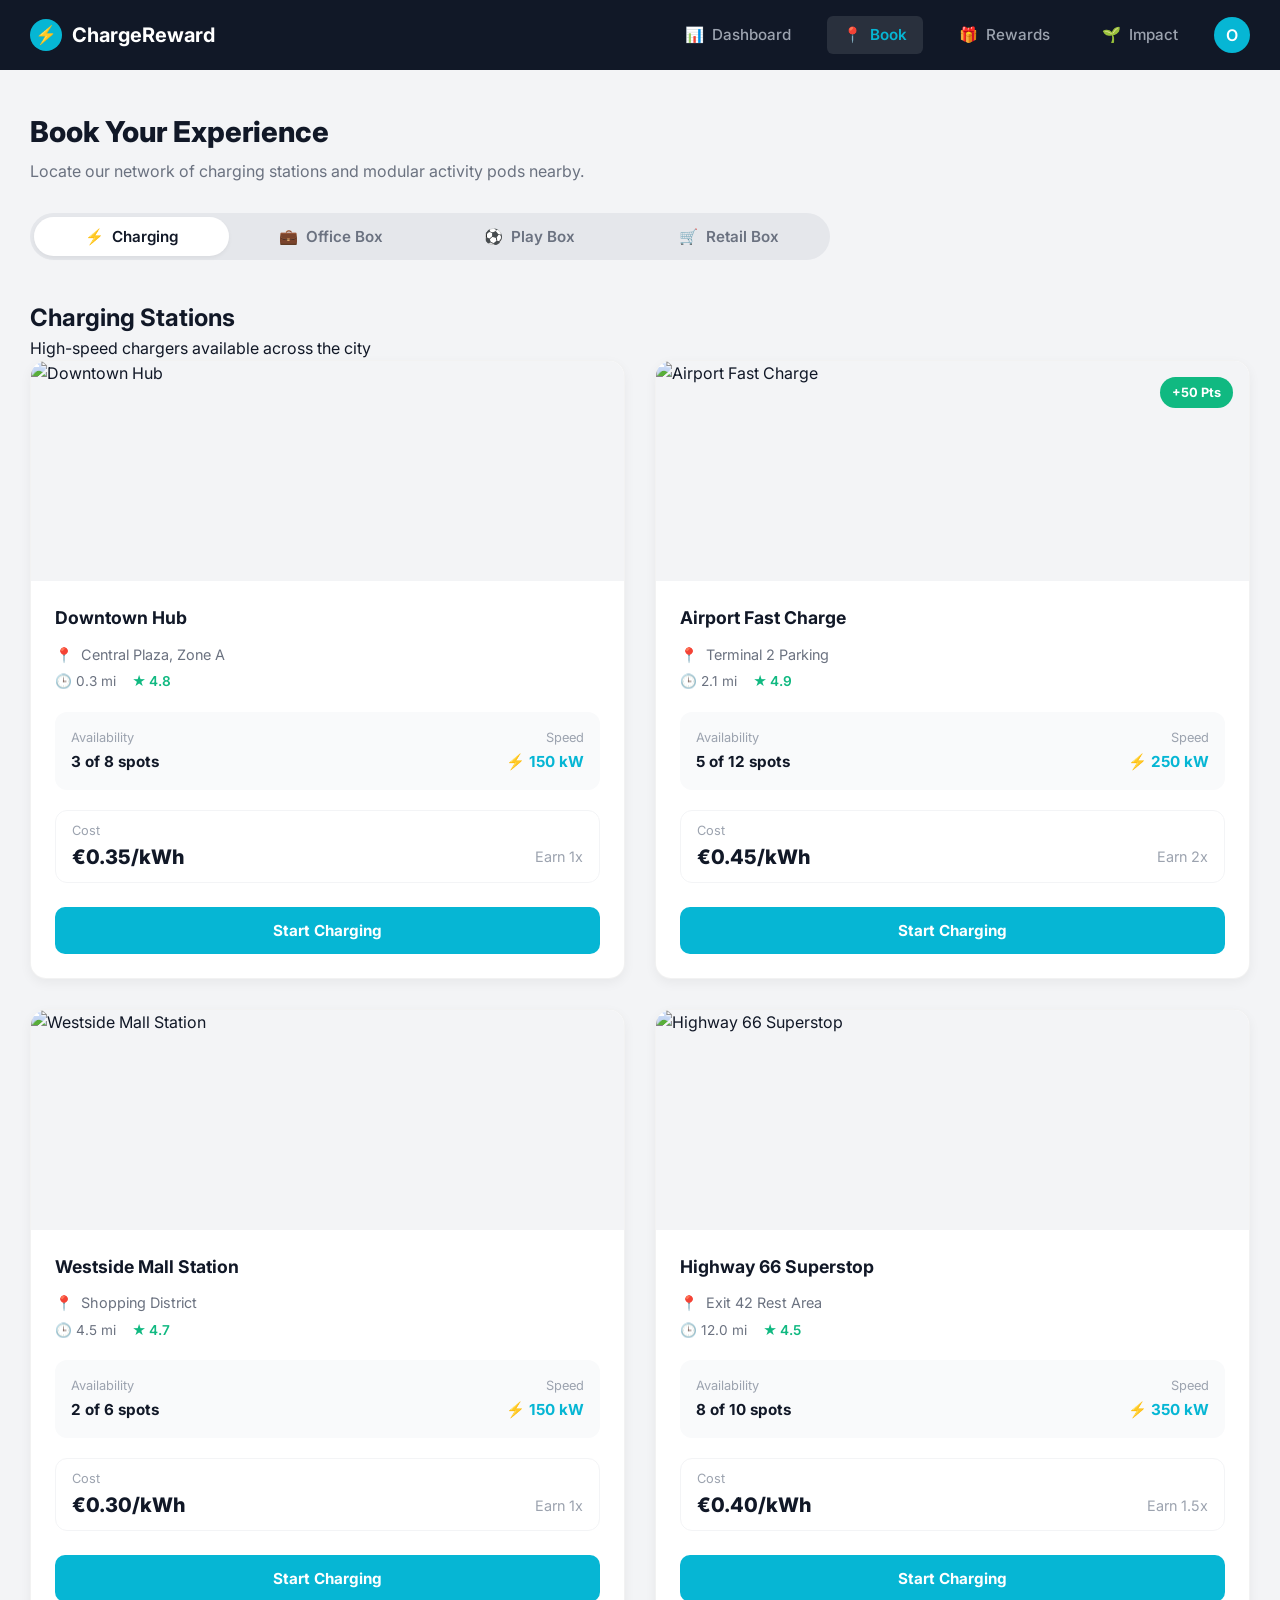
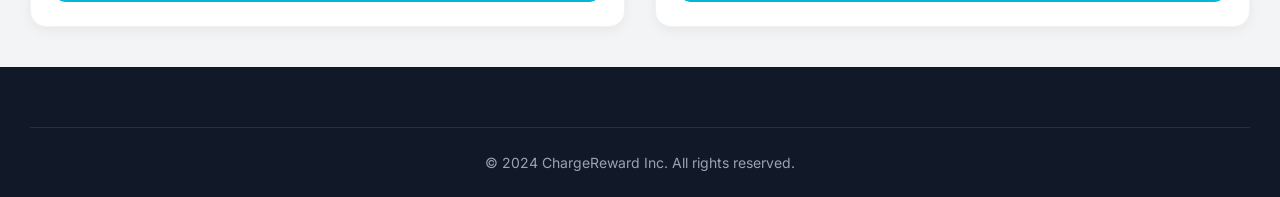
==== booking.html @ dc8b0adc "main2" ====
<!DOCTYPE html>
<html lang="en">
<head>
    <meta charset="UTF-8">
    <meta name="viewport" content="width=device-width, initial-scale=1.0">
    <title>ChargeReward - Booking</title>
    <link rel="stylesheet" href="styles.css">
    <link href="https://fonts.googleapis.com/css2?family=Inter:wght@400;500;600;700&display=swap" rel="stylesheet">
</head>
<body>

<nav class="navbar">
    <div class="nav-container">
        <a href="index.html" class="logo">
            <div class="logo-icon">⚡</div>
            ChargeReward
        </a>
        <div class="nav-links">
            <a href="index.html" class="nav-item"><span>📊</span> Dashboard</a>
            <a href="booking.html" class="nav-item active"><span>📍</span> Book</a>
            <a href="rewards.html" class="nav-item"><span>🎁</span> Rewards</a>
            <a href="impact.html" class="nav-item"><span>🌱</span> Impact</a>
            <div class="nav-profile">O</div>
        </div>
    </div>
</nav>

<div class="main-content">
    <div class="page-heading">
        <h1>Book Your Experience</h1>
        <p>Locate our network of charging stations and modular activity pods nearby.</p>
    </div>

    <div class="filter-container">
        <div class="filter-tabs" id="category-filters">
            <button class="filter-tab active" data-category="charging"><span class="icon">⚡</span> Charging</button>
            <button class="filter-tab" data-category="office"><span class="icon">💼</span> Office Box</button>
            <button class="filter-tab" data-category="playground"><span class="icon">⚽</span> Play Box</button>
            <button class="filter-tab" data-category="retail"><span class="icon">🛒</span> Retail Box</button>
        </div>
    </div>

    <div class="section-title">
        <h2 id="section-heading">Charging Stations</h2>
        <p id="section-subheading">Fast charging - Pay with euros or reward points</p>
    </div>

    <div class="booking-grid" id="booking-grid-container">
        </div>
</div>

<footer class="footer">
    <div class="footer-container">
        <div class="footer-bottom">
            <p>&copy; 2024 ChargeReward Inc. All rights reserved.</p>
        </div>
    </div>
</footer>

<script>
    const placesData = {
        charging: [
            { title: "Downtown Hub", img: "https://images.unsplash.com/photo-1593941707882-a5bba14938c7?auto=format&fit=crop&w=800&q=80", address: "Central Plaza, Zone A", distance: "0.3 mi", rating: "4.8", label1: "Availability", val1: "3 of 8 spots", label2: "Speed", val2: "⚡ 150 kW", price: "€0.35/kWh", points: "Earn 1x", btnText: "Start Charging", bonus: null },
            { title: "Airport Fast Charge", img: "https://images.unsplash.com/photo-1646700547076-78b17b6a127a?auto=format&fit=crop&w=800&q=80", address: "Terminal 2 Parking", distance: "2.1 mi", rating: "4.9", label1: "Availability", val1: "5 of 12 spots", label2: "Speed", val2: "⚡ 250 kW", price: "€0.45/kWh", points: "Earn 2x", btnText: "Start Charging", bonus: "+50 Pts" },
            { title: "Westside Mall Station", img: "https://images.unsplash.com/photo-1617788138017-80ad40651399?auto=format&fit=crop&w=800&q=80", address: "Shopping District", distance: "4.5 mi", rating: "4.7", label1: "Availability", val1: "2 of 6 spots", label2: "Speed", val2: "⚡ 150 kW", price: "€0.30/kWh", points: "Earn 1x", btnText: "Start Charging", bonus: null },
            { title: "Highway 66 Superstop", img: "https://images.unsplash.com/photo-1593941707882-a5bba14938c7?auto=format&fit=crop&w=800&q=80", address: "Exit 42 Rest Area", distance: "12.0 mi", rating: "4.5", label1: "Availability", val1: "8 of 10 spots", label2: "Speed", val2: "⚡ 350 kW", price: "€0.40/kWh", points: "Earn 1.5x", btnText: "Start Charging", bonus: null }
        ],
        office: [
            { title: "Office Pod: Plaza", img: "https://i.imgur.com/8Q5gY7s.jpeg", address: "Central Plaza Hub", distance: "0.1 mi", rating: "4.9", label1: "Type", val1: "Focus Pod (1P)", label2: "Amenities", val2: "📶 WiFi, AC", price: "€12/hr", points: "350 pts", btnText: "Unlock Pod", bonus: "Quiet Zone" },
            { title: "Meeting Box: Tech Park", img: "https://i.imgur.com/0y5d8fK.jpeg", address: "Innovation District", distance: "1.5 mi", rating: "4.8", label1: "Type", val1: "Meeting (4P)", label2: "Amenities", val2: "📺 Screen, Coffee", price: "€25/hr", points: "750 pts", btnText: "Unlock Box", bonus: null },
            { title: "Office Pod: Station", img: "https://i.imgur.com/8Q5gY7s.jpeg", address: "Central Train Station", distance: "0.8 mi", rating: "4.7", label1: "Type", val1: "Focus Pod (1P)", label2: "Amenities", val2: "📶 5G, Printer", price: "€15/hr", points: "400 pts", btnText: "Unlock Pod", bonus: null },
            { title: "Office Pod: Hotel", img: "https://i.imgur.com/8Q5gY7s.jpeg", address: "Grand Hotel Forecourt", distance: "3.2 mi", rating: "4.9", label1: "Type", val1: "Focus Pod (1P)", label2: "Amenities", val2: "Soundproof", price: "€14/hr", points: "350 pts", btnText: "Unlock Pod", bonus: null }
        ],
        playground: [
            { title: "Play Box: City Park", img: "https://i.imgur.com/a1b2c3d.jpeg", address: "Main Park Entrance", distance: "0.2 mi", rating: "4.9", label1: "Ages", val1: "3 - 8 Years", label2: "Features", val2: "Slides, Ball Pit", price: "€10/hr", points: "300 pts", btnText: "Book Slot", bonus: "Sanitized" },
            { title: "Play Box: Mall", img: "https://i.imgur.com/a1b2c3d.jpeg", address: "Westside Mall Court", distance: "4.5 mi", rating: "4.8", label1: "Ages", val1: "2 - 6 Years", label2: "Features", val2: "Soft Play", price: "€8/hr", points: "250 pts", btnText: "Book Slot", bonus: null },
            { title: "Play Box: Beach", img: "https://i.imgur.com/a1b2c3d.jpeg", address: "Ocean Promenade", distance: "8.0 mi", rating: "4.9", label1: "Ages", val1: "4 - 10 Years", label2: "Features", val2: "Climbing Wall", price: "€12/hr", points: "350 pts", btnText: "Book Slot", bonus: "Sea View" }
        ],
        retail: [
            { title: "Smart Market Box", img: "https://images.unsplash.com/photo-1601599561213-832382fd07ba?auto=format&fit=crop&w=800&q=80", address: "Metro Station Exit", distance: "0.1 mi", rating: "4.5", label1: "Type", val1: "Fresh Food", label2: "Status", val2: "Open 24/7", price: "Shop", points: "Earn Points", btnText: "Open Door", bonus: "Restocked" },
            { title: "Tech Vending Box", img: "https://images.unsplash.com/photo-1593508512255-86ab42a8e620?auto=format&fit=crop&w=800&q=80", address: "Airport Departure", distance: "2.1 mi", rating: "4.8", label1: "Type", val1: "Electronics", label2: "Status", val2: "Open 24/7", price: "Shop", points: "Earn Points", btnText: "View Items", bonus: null },
            { title: "Coffee Bot", img: "https://images.unsplash.com/photo-1512568400610-62da28bc8a13?auto=format&fit=crop&w=800&q=80", address: "Business District", distance: "0.5 mi", rating: "4.7", label1: "Type", val1: "Auto-Barista", label2: "Menu", val2: "Hot/Cold Brew", price: "Order", points: "Double Pts", btnText: "Order Now", bonus: "No Queue" },
            { title: "Snack Station", img: "https://images.unsplash.com/photo-1542838132-92c53300491e?auto=format&fit=crop&w=800&q=80", address: "Highway Rest Stop", distance: "12.0 mi", rating: "4.4", label1: "Type", val1: "Drinks/Snacks", label2: "Status", val2: "Open 24/7", price: "Shop", points: "Earn Points", btnText: "Open Door", bonus: null }
        ]
    };

    const sectionHeadings = {
        charging: { h2: "Charging Stations", p: "High-speed chargers available across the city" },
        office: { h2: "Work Pods", p: "Soundproof, private spaces for calls and focus work" },
        playground: { h2: "Play Boxes", p: "Safe, enclosed play areas for children" },
        retail: { h2: "Automated Retail", p: "24/7 smart vending for food, tech, and coffee" }
    };

    const container = document.getElementById('booking-grid-container');
    const headingH2 = document.getElementById('section-heading');
    const headingP = document.getElementById('section-subheading');
    const tabs = document.querySelectorAll('.filter-tab');

    function renderCards(category) {
        container.innerHTML = '';
        headingH2.innerText = sectionHeadings[category].h2;
        headingP.innerText = sectionHeadings[category].p;

        const items = placesData[category];
        items.forEach(item => {
            const bonusBadge = item.bonus ? `<span class="badge-bonus">${item.bonus}</span>` : '';
            const cardHTML = `
                <div class="booking-card">
                    <div class="card-image-wrapper">
                        ${bonusBadge}
                        <img src="${item.img}" alt="${item.title}" class="card-img">
                    </div>
                    <div class="card-body">
                        <h3 class="card-title">${item.title}</h3>
                        <div class="card-meta">
                            <div class="meta-row">
                                <span class="icon-grey">📍</span> ${item.address}
                            </div>
                            <div class="meta-row secondary">
                                <span>🕒 ${item.distance}</span>
                                <span class="rating">★ ${item.rating}</span>
                            </div>
                        </div>
                        <div class="info-box">
                            <div class="info-col">
                                <span class="label">${item.label1}</span>
                                <span class="value-dark">${item.val1}</span>
                            </div>
                            <div class="info-col right">
                                <span class="label">${item.label2}</span>
                                <span class="value-cyan">${item.val2}</span>
                            </div>
                        </div>
                        <div class="cost-row">
                            <div class="cost-col">
                                <span class="label">Cost</span>
                                <span class="price">${item.price}</span>
                            </div>
                            <div class="points-col">
                                ${item.points}
                            </div>
                        </div>
                        <button class="btn-block">${item.btnText}</button>
                    </div>
                </div>
            `;
            container.innerHTML += cardHTML;
        });
    }

    tabs.forEach(tab => {
        tab.addEventListener('click', () => {
            tabs.forEach(t => t.classList.remove('active'));
            tab.classList.add('active');
            const category = tab.getAttribute('data-category');
            renderCards(category);
        });
    });

    renderCards('charging');
</script>
</body>
</html>
---- styles.css ----
:root {
    /* --- Color Palette --- */
    --header-bg: #111827;       /* Dark Navy */
    --bg-main: #F3F4F6;         /* Light Grey Background */
    --card-bg: #FFFFFF;         /* White Card Background */
    
    /* Brand Accents */
    --accent-cyan: #06b6d4;     /* Primary Action */
    --accent-teal: #14b8a6;     /* Secondary Teal */
    --accent-green: #10b981;    /* Success Green */
    --accent-blue: #3b82f6;     /* Info Blue */
    
    /* Text Colors */
    --text-dark: #111827;
    --text-grey: #6b7280;
    --text-white: #ffffff;
    
    /* UI Variables */
    --nav-height: 70px;
    --radius-card: 16px;
    --radius-sm: 8px;
    --shadow-soft: 0 4px 6px -1px rgba(0, 0, 0, 0.05), 0 2px 4px -1px rgba(0, 0, 0, 0.03);
}

/* --- Reset & Base --- */
* { margin: 0; padding: 0; box-sizing: border-box; }

body {
    font-family: 'Inter', sans-serif;
    background-color: var(--bg-main);
    color: var(--text-dark);
    line-height: 1.5;
    -webkit-font-smoothing: antialiased;
    min-height: 100vh;
    display: flex;
    flex-direction: column;
}

a { text-decoration: none; color: inherit; transition: 0.2s; }
button { font-family: inherit; }

/* --- Navigation Bar --- */
.navbar {
    background-color: var(--header-bg);
    height: var(--nav-height);
    display: flex;
    align-items: center;
    padding: 0 30px;
    position: sticky;
    top: 0;
    z-index: 100;
}

.nav-container {
    width: 100%;
    max-width: 1400px;
    margin: 0 auto;
    display: flex;
    justify-content: space-between;
    align-items: center;
}

.logo {
    display: flex;
    align-items: center;
    gap: 10px;
    color: var(--text-white);
    font-weight: 700;
    font-size: 1.25rem;
}

.logo-icon {
    width: 32px; height: 32px;
    background-color: var(--accent-cyan);
    border-radius: 50%;
    display: flex; align-items: center; justify-content: center;
    color: white; font-size: 1.1rem;
}

.nav-links { display: flex; gap: 20px; align-items: center; }

.nav-item {
    color: #9ca3af;
    font-size: 0.95rem; font-weight: 500;
    display: flex; align-items: center; gap: 8px;
    padding: 8px 16px; border-radius: 6px;
}

.nav-item:hover { color: white; }

.nav-item.active {
    background-color: rgba(255,255,255,0.1);
    color: var(--accent-cyan);
    font-weight: 600;
}

.nav-profile {
    width: 36px; height: 36px;
    border-radius: 50%;
    background-color: var(--accent-cyan);
    color: white;
    display: flex; align-items: center; justify-content: center;
    font-weight: 600; cursor: pointer;
}

/* --- Layout Wrapper --- */
.main-content {
    max-width: 1400px;
    margin: 0 auto;
    padding: 40px 30px;
    width: 100%;
    flex: 1;
}

/* --- Shared Page Headers --- */
.page-heading { margin-bottom: 30px; }
.page-heading h1 { font-size: 1.8rem; font-weight: 800; margin-bottom: 6px; color: var(--text-dark); }
.page-heading p { color: var(--text-grey); font-size: 1rem; }
.section-subheading { font-size: 1.25rem; font-weight: 700; margin-bottom: 20px; color: var(--text-dark); }

/* --- DASHBOARD STYLES --- */
.welcome-header { margin-bottom: 30px; }
.sub-label { color: var(--accent-cyan); font-weight: 600; font-size: 0.9rem; margin-bottom: 4px; }
.welcome-header h1 { font-size: 2.25rem; font-weight: 700; color: var(--text-dark); }

.stats-grid {
    display: grid; grid-template-columns: repeat(4, 1fr); gap: 24px; margin-bottom: 30px;
}
.stat-card {
    background: var(--card-bg); border-radius: var(--radius-card);
    padding: 24px; box-shadow: var(--shadow-soft);
    display: flex; flex-direction: column;
}
.stat-icon-wrapper { display: flex; justify-content: space-between; align-items: flex-start; margin-bottom: 20px; }
.stat-icon {
    width: 48px; height: 48px; background-color: #ecfeff; border-radius: 12px;
    display: flex; align-items: center; justify-content: center;
    color: var(--accent-cyan); font-size: 1.4rem;
}
.trend-badge { color: var(--accent-green); font-size: 0.85rem; font-weight: 600; }
.stat-label { font-size: 0.9rem; color: var(--text-grey); font-weight: 500; margin-bottom: 4px; }
.stat-value { font-size: 2rem; font-weight: 700; color: var(--text-dark); line-height: 1.1; margin-bottom: 4px; }
.stat-subtext { font-size: 0.85rem; color: #9ca3af; }

.dashboard-split { display: grid; grid-template-columns: 2fr 1fr; gap: 24px; }
.sessions-panel {
    background: var(--card-bg); border-radius: var(--radius-card);
    padding: 24px; box-shadow: var(--shadow-soft);
}
.panel-title { font-size: 1.25rem; font-weight: 700; margin-bottom: 24px; }
.session-list { display: flex; flex-direction: column; gap: 16px; }
.session-item {
    display: flex; align-items: center; justify-content: space-between;
    padding: 16px; background-color: #f9fafb; border-radius: 12px;
}
.session-left { display: flex; align-items: center; gap: 16px; }
.session-icon {
    width: 40px; height: 40px; background-color: #e0f2fe; color: #0284c7;
    border-radius: 50%; display: flex; align-items: center; justify-content: center;
}
.session-info h4 { font-size: 0.95rem; margin-bottom: 2px; }
.session-info span { font-size: 0.8rem; color: var(--text-grey); }
.session-right { text-align: right; }
.session-kwh { font-weight: 700; color: var(--text-dark); display: block; }
.session-pts { font-size: 0.85rem; color: var(--accent-green); font-weight: 600; }

.impact-box {
    background: linear-gradient(135deg, #06b6d4 0%, #0ea5e9 100%);
    border-radius: var(--radius-card); padding: 30px; color: white;
    display: flex; flex-direction: column; justify-content: space-between;
}
.impact-title { font-size: 1.2rem; margin-bottom: 30px; font-weight: 600; }
.impact-row {
    display: flex; justify-content: space-between; align-items: flex-end;
    margin-bottom: 20px; border-bottom: 1px solid rgba(255,255,255,0.2); padding-bottom: 20px;
}
.impact-row:last-of-type { border-bottom: none; }
.impact-label { font-size: 0.9rem; opacity: 0.9; display: block; margin-bottom: 4px; }
.impact-sub { font-size: 0.75rem; opacity: 0.7; }
.impact-val { font-size: 1.8rem; font-weight: 700; }
.impact-footer { background: rgba(0,0,0,0.1); padding: 15px; border-radius: 8px; font-size: 0.9rem; margin-top: auto; }

/* --- BOOKING PAGE STYLES --- */
.filter-container { margin-bottom: 40px; }
.filter-tabs {
    display: inline-flex; background-color: #e5e7eb; padding: 4px;
    border-radius: 50px; gap: 4px; width: 100%; max-width: 800px;
}
.filter-tab {
    flex: 1; border: none; background: transparent; padding: 10px 20px;
    border-radius: 40px; font-weight: 600; color: var(--text-grey);
    cursor: pointer; display: flex; align-items: center; justify-content: center;
    gap: 8px; transition: all 0.2s; font-size: 0.95rem;
}
.filter-tab.active { background-color: white; color: var(--text-dark); box-shadow: 0 2px 4px rgba(0,0,0,0.05); }
.filter-tab:hover:not(.active) { background-color: rgba(255,255,255,0.5); }

.booking-grid { display: grid; grid-template-columns: repeat(auto-fill, minmax(450px, 1fr)); gap: 30px; }
.booking-card {
    background: white; border-radius: 16px; overflow: hidden;
    box-shadow: 0 4px 12px rgba(0,0,0,0.05); border: 1px solid rgba(0,0,0,0.05);
    display: flex; flex-direction: column;
}
.card-image-wrapper { position: relative; height: 220px; background-color: #f3f4f6; }
.card-img { width: 100%; height: 100%; object-fit: cover; }
.badge-bonus {
    position: absolute; top: 16px; right: 16px;
    background-color: var(--accent-green); color: white;
    padding: 6px 12px; border-radius: 20px; font-size: 0.8rem; font-weight: 700;
}
.card-body { padding: 24px; }
.card-title { font-size: 1.1rem; font-weight: 700; margin-bottom: 12px; color: var(--text-dark); }
.card-meta { margin-bottom: 20px; }
.meta-row { display: flex; align-items: center; gap: 8px; font-size: 0.9rem; color: var(--text-grey); margin-bottom: 6px; }
.meta-row.secondary { font-size: 0.85rem; gap: 16px; }
.rating { color: var(--accent-green); font-weight: 600; }
.info-box {
    background-color: #F9FAFB; border-radius: 12px; padding: 16px;
    display: flex; justify-content: space-between; margin-bottom: 20px;
}
.info-col { display: flex; flex-direction: column; gap: 4px; }
.info-col.right { text-align: right; }
.info-col .label { font-size: 0.8rem; color: #9CA3AF; }
.info-col .value-dark { font-weight: 700; color: var(--text-dark); font-size: 0.95rem; }
.info-col .value-cyan { font-weight: 700; color: var(--accent-cyan); font-size: 0.95rem; }
.cost-row {
    display: flex; justify-content: space-between; align-items: flex-end;
    margin-bottom: 24px; padding: 10px 16px; border: 1px solid #F3F4F6; border-radius: 12px;
}
.cost-col { display: flex; flex-direction: column; }
.cost-col .label { font-size: 0.8rem; color: #9CA3AF; margin-bottom: 2px; }
.cost-col .price { font-size: 1.25rem; font-weight: 800; color: var(--text-dark); }
.points-col { color: #9CA3AF; font-size: 0.9rem; padding-bottom: 4px; }
.btn-block {
    width: 100%; background-color: var(--accent-cyan); color: white;
    border: none; padding: 14px; border-radius: 10px; font-weight: 700;
    font-size: 0.95rem; cursor: pointer; transition: background-color 0.2s;
}
.btn-block:hover { background-color: #0891b2; }

/* --- REWARDS PAGE STYLES --- */
.points-hero {
    background: linear-gradient(135deg, #06b6d4 0%, #0ea5e9 100%);
    border-radius: var(--radius-card); padding: 40px; color: white;
    display: flex; justify-content: space-between; align-items: center;
    margin-bottom: 40px; box-shadow: 0 10px 15px -3px rgba(6, 182, 212, 0.2);
}
.points-content { flex: 1; }
.points-content .label { opacity: 0.9; font-size: 0.95rem; }
.big-points { font-size: 4rem; font-weight: 700; line-height: 1.1; margin-bottom: 30px; }
.progress-section { max-width: 600px; }
.progress-labels { display: flex; justify-content: space-between; margin-bottom: 8px; font-size: 0.9rem; font-weight: 500; }
.progress-track { background: rgba(0,0,0,0.2); height: 8px; border-radius: 4px; overflow: hidden; }
.progress-fill { background: rgba(255,255,255,0.9); height: 100%; border-radius: 4px; }
.tier-icon { background: rgba(255,255,255,0.1); padding: 20px; border-radius: 50%; }
.star-circle { font-size: 2.5rem; }

.rewards-grid-new { display: grid; grid-template-columns: repeat(2, 1fr); gap: 24px; margin-bottom: 30px; }
.reward-card-new {
    background: var(--card-bg); border-radius: var(--radius-card);
    padding: 24px; box-shadow: var(--shadow-soft);
    display: flex; flex-direction: column; justify-content: space-between; height: 200px;
}
.reward-top { display: flex; gap: 16px; align-items: flex-start; }
.reward-icon-box {
    width: 48px; height: 48px; border-radius: 12px;
    display: flex; align-items: center; justify-content: center;
    font-size: 1.5rem; flex-shrink: 0;
}
.reward-icon-box.blue { background: #e0f2fe; color: #0284c7; }
.reward-icon-box.teal { background: #ccfbf1; color: #0f766e; }
.reward-info { flex: 1; }
.reward-header { display: flex; justify-content: space-between; align-items: flex-start; margin-bottom: 4px; }
.reward-header h4 { font-size: 1.1rem; font-weight: 700; color: var(--text-dark); }
.reward-info p { color: var(--text-grey); font-size: 0.9rem; }
.tag { padding: 4px 10px; border-radius: 20px; font-size: 0.75rem; font-weight: 600; white-space: nowrap; }
.tag-blue { background: #e0f2fe; color: #0284c7; }
.tag-teal { background: #ccfbf1; color: #0f766e; }
.tag-green { background: #dcfce7; color: #15803d; }
.reward-bottom { display: flex; justify-content: space-between; align-items: center; margin-top: auto; }
.pts-cost { font-size: 1.25rem; font-weight: 700; color: var(--accent-cyan); }
.btn-redeem { background: var(--accent-cyan); color: white; border: none; padding: 8px 24px; border-radius: 8px; font-weight: 600; cursor: pointer; }
.btn-redeem:hover { background: #0891b2; }

/* Bonus Panel */
.bonus-panel {
    background-color: #10b981; color: white; padding: 30px;
    border-radius: var(--radius-card); margin-top: 40px; box-shadow: var(--shadow-soft);
}
.bonus-header { display: flex; align-items: center; gap: 12px; margin-bottom: 16px; }
.bonus-header h3 { font-size: 1.25rem; font-weight: 700; color: white; margin: 0; }
.bonus-icon { font-size: 1.5rem; }
.bonus-list { list-style: none; display: flex; flex-direction: column; gap: 12px; }
.bonus-list li { font-size: 1rem; display: flex; align-items: flex-start; gap: 10px; line-height: 1.5; }
.bonus-list li .bullet { font-size: 1.2rem; line-height: 1.2; opacity: 0.8; }
.bonus-list li strong { font-weight: 700; color: #ecfdf5; }

/* --- IMPACT PAGE STYLES --- */
.impact-stats-grid { display: grid; grid-template-columns: repeat(2, 1fr); gap: 24px; margin-bottom: 30px; }
.impact-stat-card {
    background: var(--card-bg); padding: 24px; border-radius: var(--radius-card);
    display: flex; gap: 20px; align-items: flex-start; box-shadow: var(--shadow-soft);
}
.icon-square {
    width: 56px; height: 56px; border-radius: 14px;
    display: flex; align-items: center; justify-content: center;
    font-size: 1.6rem; flex-shrink: 0;
}
.icon-square.green { background: #dcfce7; color: #16a34a; }
.icon-square.teal { background: #ccfbf1; color: #0f766e; }
.icon-square.blue { background: #e0f2fe; color: #0284c7; }
.stat-content .stat-label { font-size: 0.9rem; color: var(--text-grey); display: block; margin-bottom: 4px; }
.stat-content .stat-number { font-size: 2.5rem; font-weight: 700; color: var(--text-dark); line-height: 1; margin-bottom: 8px; }
.stat-content .stat-number small { font-size: 1rem; font-weight: 500; color: var(--text-grey); margin-left: 4px; }
.stat-content .stat-desc { font-size: 0.85rem; color: #9ca3af; }

.monthly-impact-hero {
    background: var(--accent-cyan); color: white; padding: 30px;
    border-radius: var(--radius-card); margin-bottom: 30px;
}
.monthly-impact-hero h3 { font-size: 1.25rem; margin-bottom: 24px; }
.monthly-grid { display: grid; grid-template-columns: repeat(3, 1fr); gap: 40px; }
.monthly-item { display: flex; flex-direction: column; }
.m-label { font-size: 0.9rem; opacity: 0.9; margin-bottom: 8px; }
.m-value { font-size: 2rem; font-weight: 700; margin-bottom: 4px; }
.m-sub { font-size: 0.85rem; opacity: 0.8; }

.bottom-impact-grid { display: grid; grid-template-columns: 1fr 1fr; gap: 24px; }
.history-panel, .milestone-panel {
    background: var(--card-bg); padding: 24px;
    border-radius: var(--radius-card); box-shadow: var(--shadow-soft); height: 100%;
}
.history-panel h3, .milestone-panel h3 { font-size: 1.1rem; margin-bottom: 20px; }
.history-item {
    background: #f9fafb; padding: 16px; border-radius: 8px;
    display: flex; justify-content: space-between; align-items: center;
}
.h-date { font-weight: 600; color: var(--text-dark); }
.h-right { text-align: right; }
.h-kwh { display: block; color: var(--text-grey); font-size: 0.9rem; }
.h-saved { color: var(--accent-green); font-size: 0.85rem; font-weight: 600; }

.milestone-panel { background: #10b981; color: white; }
.milestone-item { display: flex; gap: 16px; align-items: center; }
.check-circle {
    width: 32px; height: 32px; background: rgba(255,255,255,0.2);
    border-radius: 50%; display: flex; align-items: center; justify-content: center; font-weight: 700;
}
.m-title { font-weight: 700; margin-bottom: 2px; }
.m-desc { font-size: 0.85rem; opacity: 0.9; }

/* Footer */
.footer {
    background-color: var(--header-bg);
    color: #9ca3af;
    padding: 60px 0 24px;
    margin-top: auto;
}
.footer-container { max-width: 1400px; margin: 0 auto; padding: 0 30px; }
.footer-grid { display: grid; grid-template-columns: 2fr 1fr 1fr 1fr; gap: 40px; margin-bottom: 40px; }
.footer-brand h3 { color: white; font-size: 1.5rem; margin-bottom: 16px; }
.footer-col h4 { color: white; margin-bottom: 24px; font-size: 1rem; }
.footer-col ul { list-style: none; }
.footer-col ul li { margin-bottom: 12px; }
.footer-col ul li a:hover { color: white; }
.footer-bottom { text-align: center; padding-top: 24px; border-top: 1px solid rgba(255,255,255,0.1); font-size: 0.875rem; }

/* Responsive */
@media (max-width: 1024px) {
    .stats-grid, .rewards-grid-new, .bottom-impact-grid, .booking-grid { grid-template-columns: 1fr; }
    .dashboard-split { grid-template-columns: 1fr; }
}
@media (max-width: 768px) {
    .nav-links { display: none; }
    .stats-grid { grid-template-columns: 1fr; }
    .monthly-grid { grid-template-columns: 1fr; }
    .points-hero { flex-direction: column; text-align: center; gap: 20px; }
    .progress-section { width: 100%; }
}
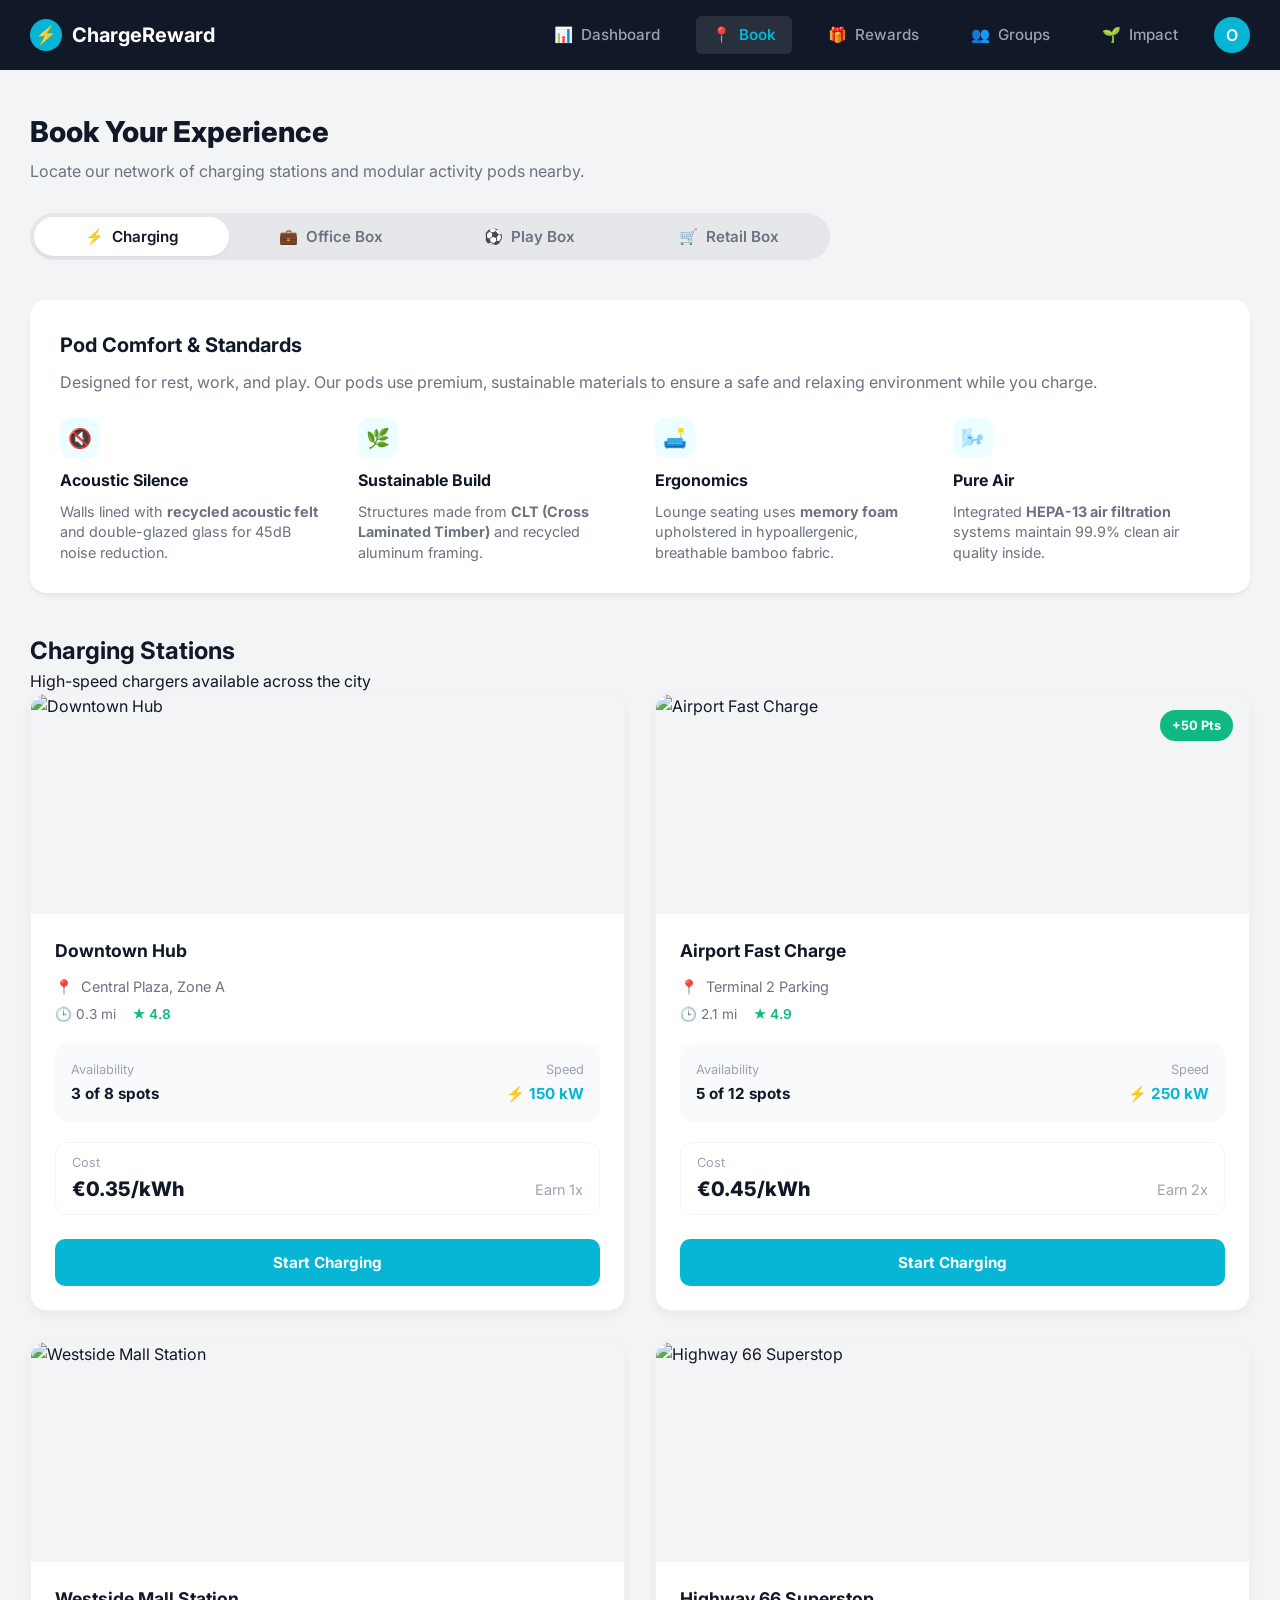
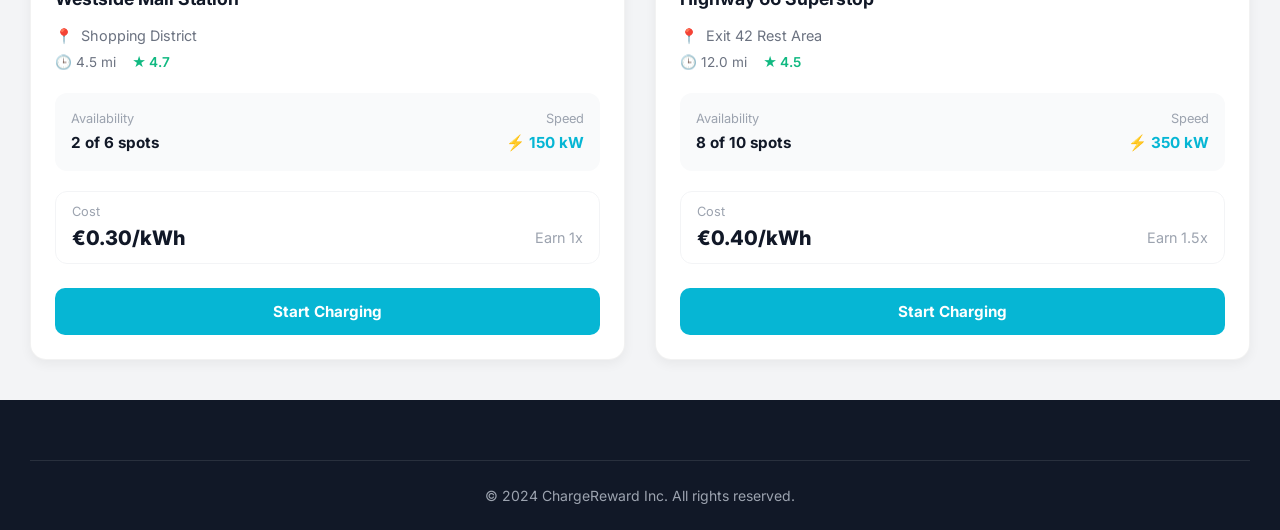
==== commit fa77a61e: "groups added" ====
--- a/booking.html
+++ b/booking.html
@@ -19,6 +19,7 @@
             <a href="index.html" class="nav-item"><span>📊</span> Dashboard</a>
             <a href="booking.html" class="nav-item active"><span>📍</span> Book</a>
             <a href="rewards.html" class="nav-item"><span>🎁</span> Rewards</a>
+            <a href="groups.html" class="nav-item"><span>👥</span> Groups</a>
             <a href="impact.html" class="nav-item"><span>🌱</span> Impact</a>
             <div class="nav-profile">O</div>
         </div>
@@ -40,6 +41,33 @@
         </div>
     </div>
 
+    <div class="materials-section">
+        <h3 class="section-subheading" style="margin-bottom: 10px;">Pod Comfort & Standards</h3>
+        <p style="color: var(--text-grey);">Designed for rest, work, and play. Our pods use premium, sustainable materials to ensure a safe and relaxing environment while you charge.</p>
+        
+        <div class="materials-grid">
+            <div class="mat-item">
+                <div class="mat-icon">🔇</div>
+                <h4>Acoustic Silence</h4>
+                <p>Walls lined with <strong>recycled acoustic felt</strong> and double-glazed glass for 45dB noise reduction.</p>
+            </div>
+            <div class="mat-item">
+                <div class="mat-icon">🌿</div>
+                <h4>Sustainable Build</h4>
+                <p>Structures made from <strong>CLT (Cross Laminated Timber)</strong> and recycled aluminum framing.</p>
+            </div>
+            <div class="mat-item">
+                <div class="mat-icon">🛋️</div>
+                <h4>Ergonomics</h4>
+                <p>Lounge seating uses <strong>memory foam</strong> upholstered in hypoallergenic, breathable bamboo fabric.</p>
+            </div>
+            <div class="mat-item">
+                <div class="mat-icon">🌬️</div>
+                <h4>Pure Air</h4>
+                <p>Integrated <strong>HEPA-13 air filtration</strong> systems maintain 99.9% clean air quality inside.</p>
+            </div>
+        </div>
+    </div>
     <div class="section-title">
         <h2 id="section-heading">Charging Stations</h2>
         <p id="section-subheading">Fast charging - Pay with euros or reward points</p>
@@ -58,6 +86,7 @@
 </footer>
 
 <script>
+    /* ... (Keep your existing Javascript for the booking grid here) ... */
     const placesData = {
         charging: [
             { title: "Downtown Hub", img: "https://images.unsplash.com/photo-1593941707882-a5bba14938c7?auto=format&fit=crop&w=800&q=80", address: "Central Plaza, Zone A", distance: "0.3 mi", rating: "4.8", label1: "Availability", val1: "3 of 8 spots", label2: "Speed", val2: "⚡ 150 kW", price: "€0.35/kWh", points: "Earn 1x", btnText: "Start Charging", bonus: null },
--- a/styles.css
+++ b/styles.css
@@ -376,4 +376,62 @@
     .monthly-grid { grid-template-columns: 1fr; }
     .points-hero { flex-direction: column; text-align: center; gap: 20px; }
     .progress-section { width: 100%; }
+}
+
+/* --- LEADERBOARD STYLES --- */
+.leaderboard-section { margin-bottom: 50px; }
+.leaderboard-controls { display: flex; justify-content: space-between; align-items: center; margin-bottom: 20px; flex-wrap: wrap; gap: 15px; }
+.leaderboard-toggle { display: inline-flex; background: #e5e7eb; padding: 4px; border-radius: 8px; }
+.lb-btn { padding: 8px 16px; border: none; background: transparent; border-radius: 6px; font-weight: 600; color: var(--text-grey); cursor: pointer; }
+.lb-btn.active { background: white; color: var(--text-dark); box-shadow: 0 2px 4px rgba(0,0,0,0.05); }
+.station-select { padding: 8px 12px; border-radius: 8px; border: 1px solid #d1d5db; color: var(--text-dark); background: white; }
+
+.leaderboard-table { width: 100%; background: white; border-radius: 16px; overflow: hidden; box-shadow: var(--shadow-soft); border-collapse: collapse; }
+.leaderboard-table th { text-align: left; padding: 16px 24px; background: #f9fafb; color: var(--text-grey); font-size: 0.85rem; font-weight: 600; }
+.leaderboard-table td { padding: 16px 24px; border-bottom: 1px solid #f3f4f6; color: var(--text-dark); vertical-align: middle; }
+.leaderboard-table tr:last-child td { border-bottom: none; }
+.rank-num { font-weight: 700; color: var(--text-grey); width: 40px; display: inline-block; text-align: center; }
+.rank-1 { color: #d97706; font-size: 1.2rem; } /* Gold */
+.rank-2 { color: #9ca3af; font-size: 1.1rem; } /* Silver */
+.rank-3 { color: #b45309; font-size: 1.1rem; } /* Bronze */
+
+.user-cell { display: flex; align-items: center; gap: 12px; }
+.user-avatar { width: 36px; height: 36px; background: #e0f2fe; color: #0284c7; border-radius: 50%; display: flex; align-items: center; justify-content: center; font-weight: 700; font-size: 0.9rem; }
+.points-cell { font-weight: 700; color: var(--accent-cyan); }
+
+/* --- GROUPS STYLES --- */
+.groups-grid { display: grid; grid-template-columns: repeat(auto-fill, minmax(350px, 1fr)); gap: 24px; }
+.group-card { background: white; border-radius: 16px; padding: 24px; box-shadow: var(--shadow-soft); display: flex; flex-direction: column; height: 100%; }
+.group-header { display: flex; justify-content: space-between; align-items: flex-start; margin-bottom: 16px; }
+.group-icon { width: 50px; height: 50px; background: #f0fdf4; color: #16a34a; border-radius: 12px; display: flex; align-items: center; justify-content: center; font-size: 1.5rem; }
+.group-meta h3 { font-size: 1.1rem; font-weight: 700; margin-bottom: 4px; }
+.group-meta span { font-size: 0.85rem; color: var(--text-grey); }
+.group-stats { display: flex; gap: 15px; margin-bottom: 20px; background: #f9fafb; padding: 12px; border-radius: 8px; }
+.g-stat { display: flex; flex-direction: column; }
+.g-stat strong { font-size: 1rem; color: var(--text-dark); }
+.g-stat small { font-size: 0.75rem; color: var(--text-grey); }
+
+.avatar-stack { display: flex; margin-bottom: 20px; }
+.stack-img { width: 32px; height: 32px; border-radius: 50%; border: 2px solid white; margin-left: -10px; background: #ccc; display: flex; align-items: center; justify-content: center; font-size: 0.7rem; color: white; font-weight: 600; }
+.stack-img:first-child { margin-left: 0; }
+.bg-blue { background: #3b82f6; }
+.bg-green { background: #10b981; }
+.bg-purple { background: #8b5cf6; }
+
+.group-actions { margin-top: auto; display: flex; gap: 10px; }
+.btn-outline { flex: 1; padding: 10px; border: 1px solid #d1d5db; background: white; border-radius: 8px; font-weight: 600; cursor: pointer; text-align: center; }
+.btn-outline:hover { background: #f9fafb; }
+
+/* --- MATERIALS / SPECS SECTION (Booking Page) --- */
+.materials-section { background: white; border-radius: 16px; padding: 30px; margin-bottom: 40px; box-shadow: var(--shadow-soft); }
+.materials-grid { display: grid; grid-template-columns: repeat(auto-fit, minmax(200px, 1fr)); gap: 30px; margin-top: 24px; }
+.mat-item { display: flex; flex-direction: column; align-items: flex-start; gap: 10px; }
+.mat-icon { width: 40px; height: 40px; background: #ecfeff; color: var(--accent-cyan); border-radius: 10px; display: flex; align-items: center; justify-content: center; font-size: 1.2rem; }
+.mat-item h4 { font-weight: 700; font-size: 1rem; }
+.mat-item p { font-size: 0.9rem; color: var(--text-grey); line-height: 1.4; }
+
+/* Responsive adjustments */
+@media (max-width: 768px) {
+    .leaderboard-controls { flex-direction: column; align-items: flex-start; }
+    .leaderboard-table th:nth-child(3), .leaderboard-table td:nth-child(3) { display: none; } /* Hide Impact on mobile */
 }
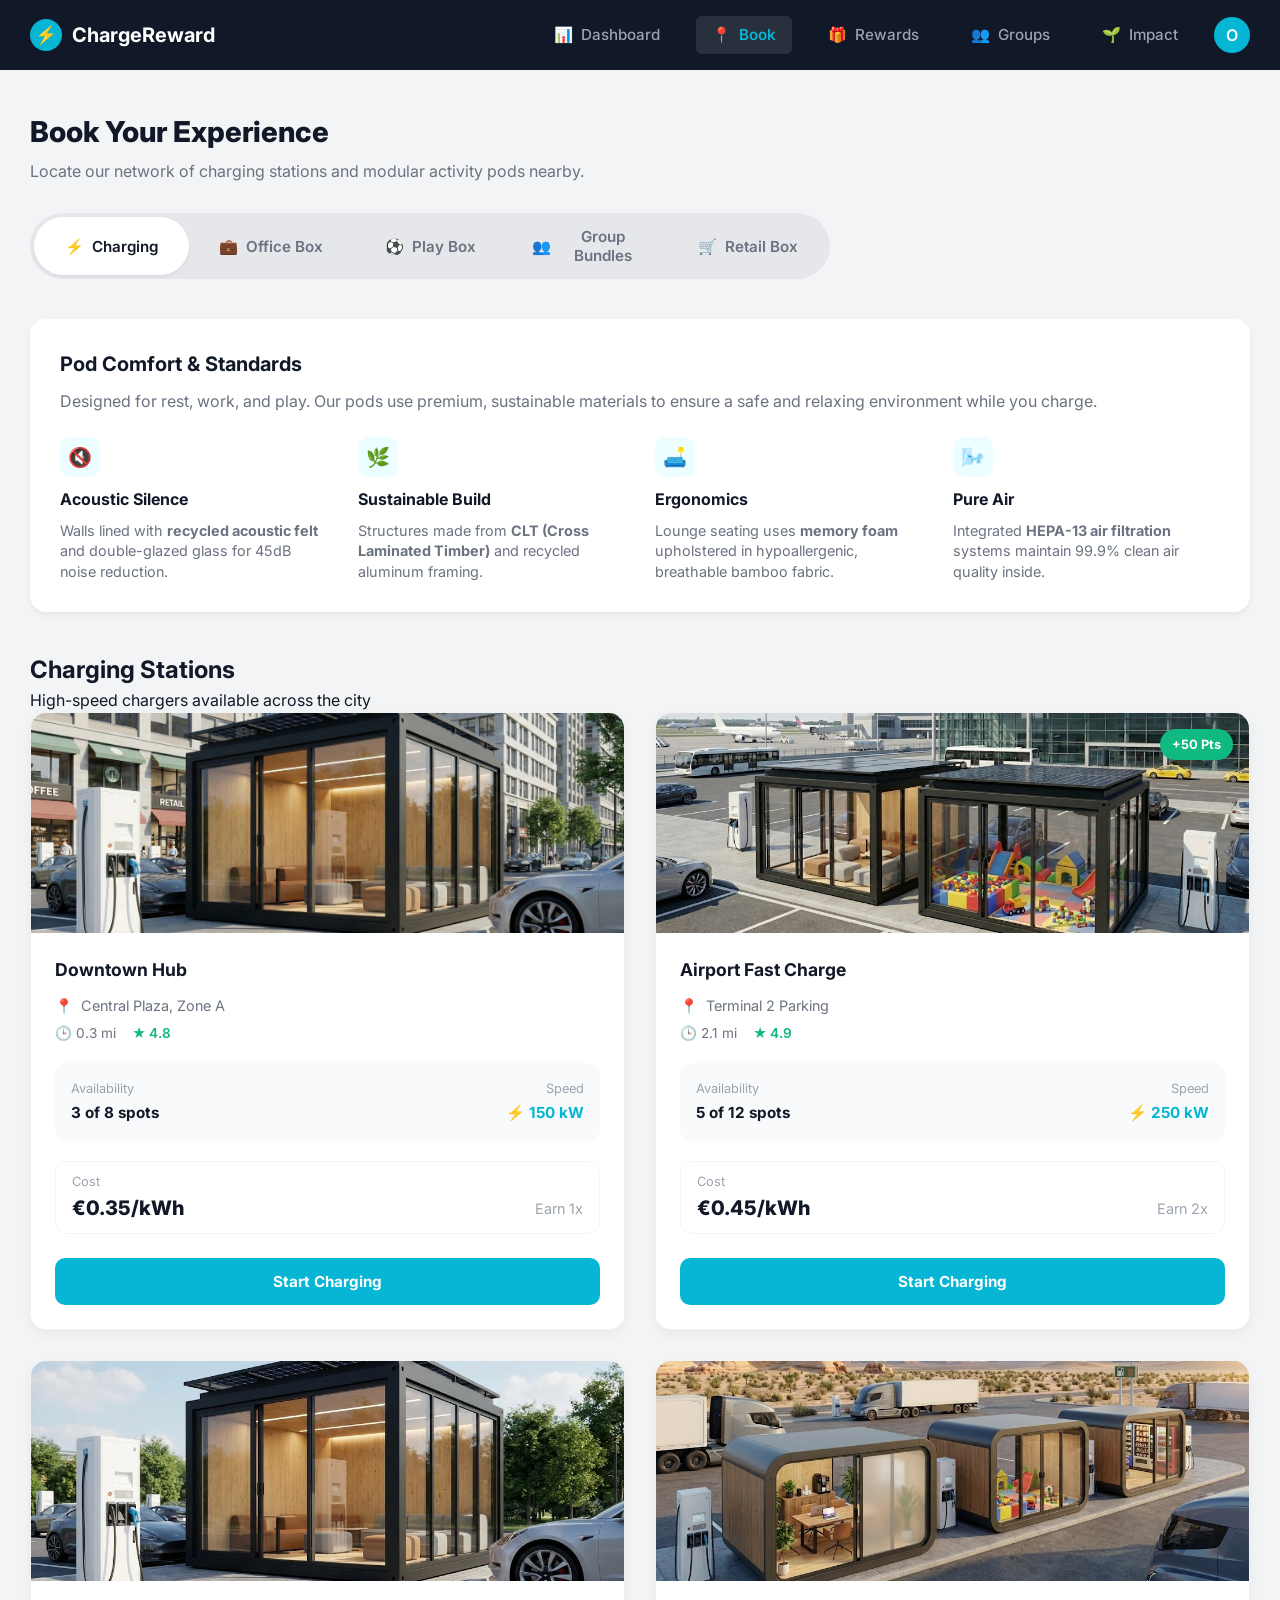
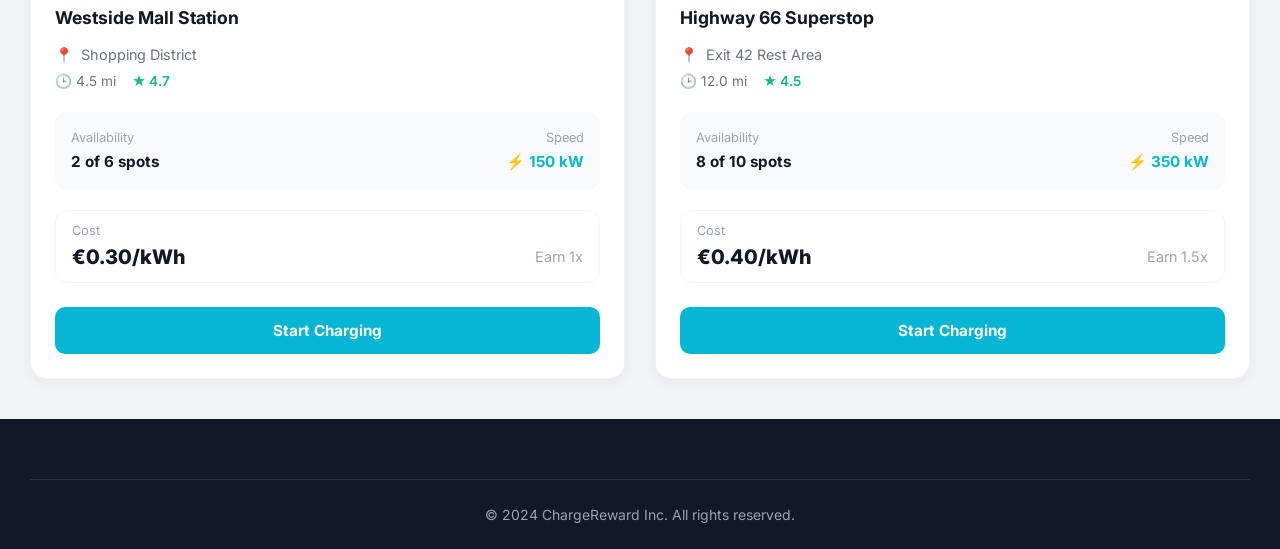
==== commit c371fb2c: "booking remake" ====
--- a/booking.html
+++ b/booking.html
@@ -37,6 +37,7 @@
             <button class="filter-tab active" data-category="charging"><span class="icon">⚡</span> Charging</button>
             <button class="filter-tab" data-category="office"><span class="icon">💼</span> Office Box</button>
             <button class="filter-tab" data-category="playground"><span class="icon">⚽</span> Play Box</button>
+            <button class="filter-tab" data-category="group_bundles"><span class="icon">👥</span> Group Bundles</button>
             <button class="filter-tab" data-category="retail"><span class="icon">🛒</span> Retail Box</button>
         </div>
     </div>
@@ -68,6 +69,7 @@
             </div>
         </div>
     </div>
+
     <div class="section-title">
         <h2 id="section-heading">Charging Stations</h2>
         <p id="section-subheading">Fast charging - Pay with euros or reward points</p>
@@ -86,30 +88,179 @@
 </footer>
 
 <script>
-    /* ... (Keep your existing Javascript for the booking grid here) ... */
+    // --- Data Source with UNIQUE Image Paths ---
     const placesData = {
         charging: [
-            { title: "Downtown Hub", img: "https://images.unsplash.com/photo-1593941707882-a5bba14938c7?auto=format&fit=crop&w=800&q=80", address: "Central Plaza, Zone A", distance: "0.3 mi", rating: "4.8", label1: "Availability", val1: "3 of 8 spots", label2: "Speed", val2: "⚡ 150 kW", price: "€0.35/kWh", points: "Earn 1x", btnText: "Start Charging", bonus: null },
-            { title: "Airport Fast Charge", img: "https://images.unsplash.com/photo-1646700547076-78b17b6a127a?auto=format&fit=crop&w=800&q=80", address: "Terminal 2 Parking", distance: "2.1 mi", rating: "4.9", label1: "Availability", val1: "5 of 12 spots", label2: "Speed", val2: "⚡ 250 kW", price: "€0.45/kWh", points: "Earn 2x", btnText: "Start Charging", bonus: "+50 Pts" },
-            { title: "Westside Mall Station", img: "https://images.unsplash.com/photo-1617788138017-80ad40651399?auto=format&fit=crop&w=800&q=80", address: "Shopping District", distance: "4.5 mi", rating: "4.7", label1: "Availability", val1: "2 of 6 spots", label2: "Speed", val2: "⚡ 150 kW", price: "€0.30/kWh", points: "Earn 1x", btnText: "Start Charging", bonus: null },
-            { title: "Highway 66 Superstop", img: "https://images.unsplash.com/photo-1593941707882-a5bba14938c7?auto=format&fit=crop&w=800&q=80", address: "Exit 42 Rest Area", distance: "12.0 mi", rating: "4.5", label1: "Availability", val1: "8 of 10 spots", label2: "Speed", val2: "⚡ 350 kW", price: "€0.40/kWh", points: "Earn 1.5x", btnText: "Start Charging", bonus: null }
+            { 
+                title: "Downtown Hub", 
+                img: "images/city1.png", // Maps to Downtown
+                address: "Central Plaza, Zone A", 
+                distance: "0.3 mi", rating: "4.8", 
+                label1: "Availability", val1: "3 of 8 spots", 
+                label2: "Speed", val2: "⚡ 150 kW", 
+                price: "€0.35/kWh", points: "Earn 1x", btnText: "Start Charging", bonus: null 
+            },
+            { 
+                title: "Airport Fast Charge", 
+                img: "images/airport.jpg", // Maps to Airport
+                address: "Terminal 2 Parking", 
+                distance: "2.1 mi", rating: "4.9", 
+                label1: "Availability", val1: "5 of 12 spots", 
+                label2: "Speed", val2: "⚡ 250 kW", 
+                price: "€0.45/kWh", points: "Earn 2x", btnText: "Start Charging", bonus: "+50 Pts" 
+            },
+            { 
+                title: "Westside Mall Station", 
+                img: "images/side_of_town.jpg", // Maps to specific town side
+                address: "Shopping District", 
+                distance: "4.5 mi", rating: "4.7", 
+                label1: "Availability", val1: "2 of 6 spots", 
+                label2: "Speed", val2: "⚡ 150 kW", 
+                price: "€0.30/kWh", points: "Earn 1x", btnText: "Start Charging", bonus: null 
+            },
+            { 
+                title: "Highway 66 Superstop", 
+                img: "images/highway.jpg", // Maps to Highway
+                address: "Exit 42 Rest Area", 
+                distance: "12.0 mi", rating: "4.5", 
+                label1: "Availability", val1: "8 of 10 spots", 
+                label2: "Speed", val2: "⚡ 350 kW", 
+                price: "€0.40/kWh", points: "Earn 1.5x", btnText: "Start Charging", bonus: null 
+            }
         ],
         office: [
-            { title: "Office Pod: Plaza", img: "https://i.imgur.com/8Q5gY7s.jpeg", address: "Central Plaza Hub", distance: "0.1 mi", rating: "4.9", label1: "Type", val1: "Focus Pod (1P)", label2: "Amenities", val2: "📶 WiFi, AC", price: "€12/hr", points: "350 pts", btnText: "Unlock Pod", bonus: "Quiet Zone" },
-            { title: "Meeting Box: Tech Park", img: "https://i.imgur.com/0y5d8fK.jpeg", address: "Innovation District", distance: "1.5 mi", rating: "4.8", label1: "Type", val1: "Meeting (4P)", label2: "Amenities", val2: "📺 Screen, Coffee", price: "€25/hr", points: "750 pts", btnText: "Unlock Box", bonus: null },
-            { title: "Office Pod: Station", img: "https://i.imgur.com/8Q5gY7s.jpeg", address: "Central Train Station", distance: "0.8 mi", rating: "4.7", label1: "Type", val1: "Focus Pod (1P)", label2: "Amenities", val2: "📶 5G, Printer", price: "€15/hr", points: "400 pts", btnText: "Unlock Pod", bonus: null },
-            { title: "Office Pod: Hotel", img: "https://i.imgur.com/8Q5gY7s.jpeg", address: "Grand Hotel Forecourt", distance: "3.2 mi", rating: "4.9", label1: "Type", val1: "Focus Pod (1P)", label2: "Amenities", val2: "Soundproof", price: "€14/hr", points: "350 pts", btnText: "Unlock Pod", bonus: null }
+            { 
+                title: "Office Pod: Plaza", 
+                img: "images/office1.jpg", 
+                address: "Central Plaza Hub", 
+                distance: "0.1 mi", rating: "4.9", 
+                label1: "Type", val1: "Focus Pod (1P)", 
+                label2: "Amenities", val2: "📶 WiFi, AC", 
+                price: "€12/hr", points: "350 pts", btnText: "Unlock Pod", bonus: "Quiet Zone" 
+            },
+            { 
+                title: "Meeting Box: Tech Park", 
+                img: "images/meeting.jpg", 
+                address: "Innovation District", 
+                distance: "1.5 mi", rating: "4.8", 
+                label1: "Type", val1: "Meeting (4P)", 
+                label2: "Amenities", val2: "📺 Screen, Coffee", 
+                price: "€25/hr", points: "750 pts", btnText: "Unlock Box", bonus: null 
+            },
+            { 
+                title: "Office Pod: Station", 
+                img: "images/office2_station.jpg", 
+                address: "Central Train Station", 
+                distance: "0.8 mi", rating: "4.7", 
+                label1: "Type", val1: "Focus Pod (1P)", 
+                label2: "Amenities", val2: "📶 5G, Printer", 
+                price: "€15/hr", points: "400 pts", btnText: "Unlock Pod", bonus: null 
+            },
+            { 
+                title: "Office Pod: Hotel", 
+                img: "images/office3_hotel.jpg", 
+                address: "Grand Hotel Forecourt", 
+                distance: "3.2 mi", rating: "4.9", 
+                label1: "Type", val1: "Focus Pod (1P)", 
+                label2: "Amenities", val2: "Soundproof", 
+                price: "€14/hr", points: "350 pts", btnText: "Unlock Pod", bonus: null 
+            }
         ],
         playground: [
-            { title: "Play Box: City Park", img: "https://i.imgur.com/a1b2c3d.jpeg", address: "Main Park Entrance", distance: "0.2 mi", rating: "4.9", label1: "Ages", val1: "3 - 8 Years", label2: "Features", val2: "Slides, Ball Pit", price: "€10/hr", points: "300 pts", btnText: "Book Slot", bonus: "Sanitized" },
-            { title: "Play Box: Mall", img: "https://i.imgur.com/a1b2c3d.jpeg", address: "Westside Mall Court", distance: "4.5 mi", rating: "4.8", label1: "Ages", val1: "2 - 6 Years", label2: "Features", val2: "Soft Play", price: "€8/hr", points: "250 pts", btnText: "Book Slot", bonus: null },
-            { title: "Play Box: Beach", img: "https://i.imgur.com/a1b2c3d.jpeg", address: "Ocean Promenade", distance: "8.0 mi", rating: "4.9", label1: "Ages", val1: "4 - 10 Years", label2: "Features", val2: "Climbing Wall", price: "€12/hr", points: "350 pts", btnText: "Book Slot", bonus: "Sea View" }
+            { 
+                title: "Play Box: City Park", 
+                img: "images/playground_citypark.jpg", 
+                address: "Main Park Entrance", 
+                distance: "0.2 mi", rating: "4.9", 
+                label1: "Ages", val1: "3 - 8 Years", 
+                label2: "Features", val2: "Slides, Ball Pit", 
+                price: "€10/hr", points: "300 pts", btnText: "Book Slot", bonus: "Sanitized" 
+            },
+            { 
+                title: "Play Box: Mall", 
+                img: "images/playground_mall.jpg", 
+                address: "Westside Mall Court", 
+                distance: "4.5 mi", rating: "4.8", 
+                label1: "Ages", val1: "2 - 6 Years", 
+                label2: "Features", val2: "Soft Play", 
+                price: "€8/hr", points: "250 pts", btnText: "Book Slot", bonus: null 
+            },
+            { 
+                title: "Play Box: Beach", 
+                img: "images/playground_beach.jpg", 
+                address: "Ocean Promenade", 
+                distance: "8.0 mi", rating: "4.9", 
+                label1: "Ages", val1: "4 - 10 Years", 
+                label2: "Features", val2: "Climbing Wall", 
+                price: "€12/hr", points: "350 pts", btnText: "Book Slot", bonus: "Sea View" 
+            }
+        ],
+        group_bundles: [
+            { 
+                title: "Startup Team Sprint", 
+                img: "images/meeting.jpg", 
+                address: "Innovation District", 
+                distance: "1.5 mi", rating: "5.0", 
+                label1: "Includes", val1: "4 Office Pods + Coffee", 
+                label2: "Savings", val2: "🔥 20% Off", 
+                price: "€45/hr", points: "2000 pts", btnText: "Book for Group", bonus: "Group Rate" 
+            },
+            { 
+                title: "Kids Party Package", 
+                img: "images/playground_mall.jpg", 
+                address: "Westside Mall", 
+                distance: "4.5 mi", rating: "4.8", 
+                label1: "Includes", val1: "3 Play Boxes + Lounge", 
+                label2: "Savings", val2: "🔥 15% Off", 
+                price: "€35/hr", points: "1500 pts", btnText: "Book for Group", bonus: "Party Pack" 
+            },
+            { 
+                title: "Developers Hackathon", 
+                img: "images/office1.jpg", 
+                address: "Central Train Station", 
+                distance: "0.8 mi", rating: "4.9", 
+                label1: "Includes", val1: "6 Focus Pods", 
+                label2: "Savings", val2: "🔥 25% Off", 
+                price: "€60/hr", points: "3000 pts", btnText: "Book for Group", bonus: "Fast WiFi" 
+            }
         ],
         retail: [
-            { title: "Smart Market Box", img: "https://images.unsplash.com/photo-1601599561213-832382fd07ba?auto=format&fit=crop&w=800&q=80", address: "Metro Station Exit", distance: "0.1 mi", rating: "4.5", label1: "Type", val1: "Fresh Food", label2: "Status", val2: "Open 24/7", price: "Shop", points: "Earn Points", btnText: "Open Door", bonus: "Restocked" },
-            { title: "Tech Vending Box", img: "https://images.unsplash.com/photo-1593508512255-86ab42a8e620?auto=format&fit=crop&w=800&q=80", address: "Airport Departure", distance: "2.1 mi", rating: "4.8", label1: "Type", val1: "Electronics", label2: "Status", val2: "Open 24/7", price: "Shop", points: "Earn Points", btnText: "View Items", bonus: null },
-            { title: "Coffee Bot", img: "https://images.unsplash.com/photo-1512568400610-62da28bc8a13?auto=format&fit=crop&w=800&q=80", address: "Business District", distance: "0.5 mi", rating: "4.7", label1: "Type", val1: "Auto-Barista", label2: "Menu", val2: "Hot/Cold Brew", price: "Order", points: "Double Pts", btnText: "Order Now", bonus: "No Queue" },
-            { title: "Snack Station", img: "https://images.unsplash.com/photo-1542838132-92c53300491e?auto=format&fit=crop&w=800&q=80", address: "Highway Rest Stop", distance: "12.0 mi", rating: "4.4", label1: "Type", val1: "Drinks/Snacks", label2: "Status", val2: "Open 24/7", price: "Shop", points: "Earn Points", btnText: "Open Door", bonus: null }
+            { 
+                title: "Smart Market Box", 
+                img: "images/retail_smartmarket.jpg", 
+                address: "Metro Station Exit", 
+                distance: "0.1 mi", rating: "4.5", 
+                label1: "Type", val1: "Fresh Food", 
+                label2: "Status", val2: "Open 24/7", 
+                price: "Shop", points: "Earn Points", btnText: "Open Door", bonus: "Restocked" 
+            },
+            { 
+                title: "Tech Vending Box", 
+                img: "images/retail_techairport.jpg", 
+                address: "Airport Departure", 
+                distance: "2.1 mi", rating: "4.8", 
+                label1: "Type", val1: "Electronics", 
+                label2: "Status", val2: "Open 24/7", 
+                price: "Shop", points: "Earn Points", btnText: "View Items", bonus: null 
+            },
+            { 
+                title: "Coffee Bot", 
+                img: "images/retail_coffeebusiness.jpg", 
+                address: "Business District", 
+                distance: "0.5 mi", rating: "4.7", 
+                label1: "Type", val1: "Auto-Barista", 
+                label2: "Menu", val2: "Hot/Cold Brew", 
+                price: "Order", points: "Double Pts", btnText: "Order Now", bonus: "No Queue" 
+            },
+            { 
+                title: "Snack Station", 
+                img: "images/retail_snackshighway.jpg", 
+                address: "Highway Rest Stop", 
+                distance: "12.0 mi", rating: "4.4", 
+                label1: "Type", val1: "Drinks/Snacks", 
+                label2: "Status", val2: "Open 24/7", 
+                price: "Shop", points: "Earn Points", btnText: "Open Door", bonus: null 
+            }
         ]
     };
 
@@ -117,6 +268,7 @@
         charging: { h2: "Charging Stations", p: "High-speed chargers available across the city" },
         office: { h2: "Work Pods", p: "Soundproof, private spaces for calls and focus work" },
         playground: { h2: "Play Boxes", p: "Safe, enclosed play areas for children" },
+        group_bundles: { h2: "Group Bundles", p: "Book multiple pods together for teams and events" },
         retail: { h2: "Automated Retail", p: "24/7 smart vending for food, tech, and coffee" }
     };
 
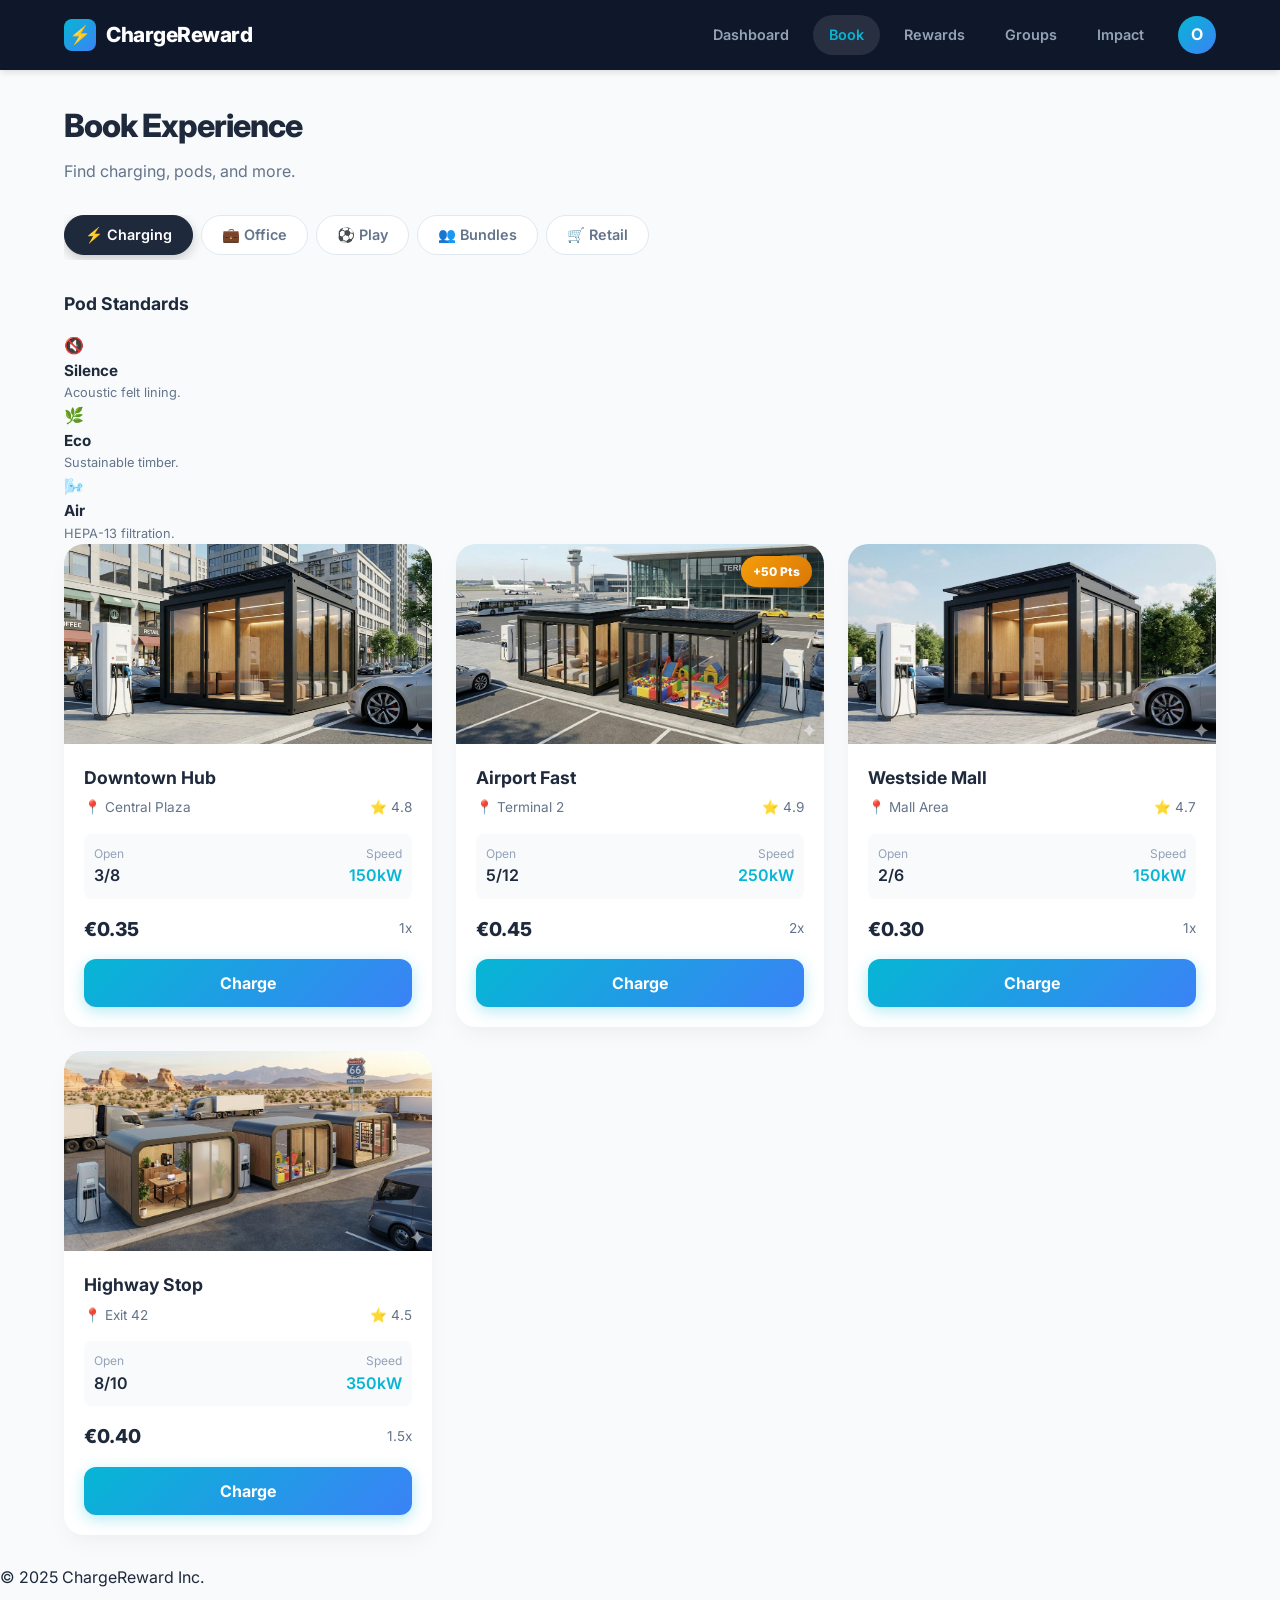
==== commit 5a398267: "remake for phones" ====
--- a/booking.html
+++ b/booking.html
@@ -2,330 +2,141 @@
 <html lang="en">
 <head>
     <meta charset="UTF-8">
-    <meta name="viewport" content="width=device-width, initial-scale=1.0">
+    <meta name="viewport" content="width=device-width, initial-scale=1.0, maximum-scale=1.0, user-scalable=no">
     <title>ChargeReward - Booking</title>
     <link rel="stylesheet" href="styles.css">
-    <link href="https://fonts.googleapis.com/css2?family=Inter:wght@400;500;600;700&display=swap" rel="stylesheet">
+    <link href="https://fonts.googleapis.com/css2?family=Inter:wght@400;600;700;800&display=swap" rel="stylesheet">
 </head>
 <body>
 
 <nav class="navbar">
     <div class="nav-container">
-        <a href="index.html" class="logo">
-            <div class="logo-icon">⚡</div>
-            ChargeReward
-        </a>
+        <a href="index.html" class="logo"><div class="logo-icon">⚡</div><span>ChargeReward</span></a>
         <div class="nav-links">
-            <a href="index.html" class="nav-item"><span>📊</span> Dashboard</a>
-            <a href="booking.html" class="nav-item active"><span>📍</span> Book</a>
-            <a href="rewards.html" class="nav-item"><span>🎁</span> Rewards</a>
-            <a href="groups.html" class="nav-item"><span>👥</span> Groups</a>
-            <a href="impact.html" class="nav-item"><span>🌱</span> Impact</a>
+            <a href="index.html" class="nav-item">Dashboard</a>
+            <a href="booking.html" class="nav-item active">Book</a>
+            <a href="rewards.html" class="nav-item">Rewards</a>
+            <a href="groups.html" class="nav-item">Groups</a>
+            <a href="impact.html" class="nav-item">Impact</a>
             <div class="nav-profile">O</div>
         </div>
     </div>
 </nav>
 
+<div class="mobile-nav">
+    <a href="index.html" class="mobile-nav-item"><span>📊</span> Dashboard</a>
+    <a href="booking.html" class="mobile-nav-item active"><span>📍</span> Book</a>
+    <a href="rewards.html" class="mobile-nav-item"><span>🎁</span> Rewards</a>
+    <a href="groups.html" class="mobile-nav-item"><span>👥</span> Groups</a>
+</div>
+
 <div class="main-content">
     <div class="page-heading">
-        <h1>Book Your Experience</h1>
-        <p>Locate our network of charging stations and modular activity pods nearby.</p>
+        <h1>Book Experience</h1>
+        <p>Find charging, pods, and more.</p>
     </div>
 
     <div class="filter-container">
         <div class="filter-tabs" id="category-filters">
-            <button class="filter-tab active" data-category="charging"><span class="icon">⚡</span> Charging</button>
-            <button class="filter-tab" data-category="office"><span class="icon">💼</span> Office Box</button>
-            <button class="filter-tab" data-category="playground"><span class="icon">⚽</span> Play Box</button>
-            <button class="filter-tab" data-category="group_bundles"><span class="icon">👥</span> Group Bundles</button>
-            <button class="filter-tab" data-category="retail"><span class="icon">🛒</span> Retail Box</button>
+            <button class="filter-tab active" data-category="charging">⚡ Charging</button>
+            <button class="filter-tab" data-category="office">💼 Office</button>
+            <button class="filter-tab" data-category="playground">⚽ Play</button>
+            <button class="filter-tab" data-category="group_bundles">👥 Bundles</button>
+            <button class="filter-tab" data-category="retail">🛒 Retail</button>
         </div>
     </div>
 
     <div class="materials-section">
-        <h3 class="section-subheading" style="margin-bottom: 10px;">Pod Comfort & Standards</h3>
-        <p style="color: var(--text-grey);">Designed for rest, work, and play. Our pods use premium, sustainable materials to ensure a safe and relaxing environment while you charge.</p>
-        
+        <h3 style="margin-bottom: 15px; font-size: 1.1rem; font-weight: 700;">Pod Standards</h3>
         <div class="materials-grid">
             <div class="mat-item">
                 <div class="mat-icon">🔇</div>
-                <h4>Acoustic Silence</h4>
-                <p>Walls lined with <strong>recycled acoustic felt</strong> and double-glazed glass for 45dB noise reduction.</p>
+                <div><h4 style="font-size:0.95rem;">Silence</h4><p style="font-size:0.8rem; color:#64748b;">Acoustic felt lining.</p></div>
             </div>
             <div class="mat-item">
                 <div class="mat-icon">🌿</div>
-                <h4>Sustainable Build</h4>
-                <p>Structures made from <strong>CLT (Cross Laminated Timber)</strong> and recycled aluminum framing.</p>
-            </div>
-            <div class="mat-item">
-                <div class="mat-icon">🛋️</div>
-                <h4>Ergonomics</h4>
-                <p>Lounge seating uses <strong>memory foam</strong> upholstered in hypoallergenic, breathable bamboo fabric.</p>
+                <div><h4 style="font-size:0.95rem;">Eco</h4><p style="font-size:0.8rem; color:#64748b;">Sustainable timber.</p></div>
             </div>
             <div class="mat-item">
                 <div class="mat-icon">🌬️</div>
-                <h4>Pure Air</h4>
-                <p>Integrated <strong>HEPA-13 air filtration</strong> systems maintain 99.9% clean air quality inside.</p>
+                <div><h4 style="font-size:0.95rem;">Air</h4><p style="font-size:0.8rem; color:#64748b;">HEPA-13 filtration.</p></div>
             </div>
         </div>
     </div>
 
-    <div class="section-title">
-        <h2 id="section-heading">Charging Stations</h2>
-        <p id="section-subheading">Fast charging - Pay with euros or reward points</p>
-    </div>
-
-    <div class="booking-grid" id="booking-grid-container">
-        </div>
+    <div class="booking-grid" id="booking-grid-container"></div>
 </div>
 
 <footer class="footer">
     <div class="footer-container">
-        <div class="footer-bottom">
-            <p>&copy; 2024 ChargeReward Inc. All rights reserved.</p>
-        </div>
+        <p>&copy; 2025 ChargeReward Inc.</p>
     </div>
 </footer>
 
 <script>
-    // --- Data Source with UNIQUE Image Paths ---
     const placesData = {
         charging: [
-            { 
-                title: "Downtown Hub", 
-                img: "images/city1.png", // Maps to Downtown
-                address: "Central Plaza, Zone A", 
-                distance: "0.3 mi", rating: "4.8", 
-                label1: "Availability", val1: "3 of 8 spots", 
-                label2: "Speed", val2: "⚡ 150 kW", 
-                price: "€0.35/kWh", points: "Earn 1x", btnText: "Start Charging", bonus: null 
-            },
-            { 
-                title: "Airport Fast Charge", 
-                img: "images/airport.jpg", // Maps to Airport
-                address: "Terminal 2 Parking", 
-                distance: "2.1 mi", rating: "4.9", 
-                label1: "Availability", val1: "5 of 12 spots", 
-                label2: "Speed", val2: "⚡ 250 kW", 
-                price: "€0.45/kWh", points: "Earn 2x", btnText: "Start Charging", bonus: "+50 Pts" 
-            },
-            { 
-                title: "Westside Mall Station", 
-                img: "images/side_of_town.jpg", // Maps to specific town side
-                address: "Shopping District", 
-                distance: "4.5 mi", rating: "4.7", 
-                label1: "Availability", val1: "2 of 6 spots", 
-                label2: "Speed", val2: "⚡ 150 kW", 
-                price: "€0.30/kWh", points: "Earn 1x", btnText: "Start Charging", bonus: null 
-            },
-            { 
-                title: "Highway 66 Superstop", 
-                img: "images/highway.jpg", // Maps to Highway
-                address: "Exit 42 Rest Area", 
-                distance: "12.0 mi", rating: "4.5", 
-                label1: "Availability", val1: "8 of 10 spots", 
-                label2: "Speed", val2: "⚡ 350 kW", 
-                price: "€0.40/kWh", points: "Earn 1.5x", btnText: "Start Charging", bonus: null 
-            }
+            { title: "Downtown Hub", img: "images/city1.png", address: "Central Plaza", distance: "0.3 mi", rating: "4.8", label1: "Open", val1: "3/8", label2: "Speed", val2: "150kW", price: "€0.35", points: "1x", btnText: "Charge", bonus: null },
+            { title: "Airport Fast", img: "images/airport.jpg", address: "Terminal 2", distance: "2.1 mi", rating: "4.9", label1: "Open", val1: "5/12", label2: "Speed", val2: "250kW", price: "€0.45", points: "2x", btnText: "Charge", bonus: "+50 Pts" },
+            { title: "Westside Mall", img: "images/side_of_town.jpg", address: "Mall Area", distance: "4.5 mi", rating: "4.7", label1: "Open", val1: "2/6", label2: "Speed", val2: "150kW", price: "€0.30", points: "1x", btnText: "Charge", bonus: null },
+            { title: "Highway Stop", img: "images/highway.jpg", address: "Exit 42", distance: "12.0 mi", rating: "4.5", label1: "Open", val1: "8/10", label2: "Speed", val2: "350kW", price: "€0.40", points: "1.5x", btnText: "Charge", bonus: null }
         ],
         office: [
-            { 
-                title: "Office Pod: Plaza", 
-                img: "images/office1.jpg", 
-                address: "Central Plaza Hub", 
-                distance: "0.1 mi", rating: "4.9", 
-                label1: "Type", val1: "Focus Pod (1P)", 
-                label2: "Amenities", val2: "📶 WiFi, AC", 
-                price: "€12/hr", points: "350 pts", btnText: "Unlock Pod", bonus: "Quiet Zone" 
-            },
-            { 
-                title: "Meeting Box: Tech Park", 
-                img: "images/meeting.jpg", 
-                address: "Innovation District", 
-                distance: "1.5 mi", rating: "4.8", 
-                label1: "Type", val1: "Meeting (4P)", 
-                label2: "Amenities", val2: "📺 Screen, Coffee", 
-                price: "€25/hr", points: "750 pts", btnText: "Unlock Box", bonus: null 
-            },
-            { 
-                title: "Office Pod: Station", 
-                img: "images/office2_station.jpg", 
-                address: "Central Train Station", 
-                distance: "0.8 mi", rating: "4.7", 
-                label1: "Type", val1: "Focus Pod (1P)", 
-                label2: "Amenities", val2: "📶 5G, Printer", 
-                price: "€15/hr", points: "400 pts", btnText: "Unlock Pod", bonus: null 
-            },
-            { 
-                title: "Office Pod: Hotel", 
-                img: "images/office3_hotel.jpg", 
-                address: "Grand Hotel Forecourt", 
-                distance: "3.2 mi", rating: "4.9", 
-                label1: "Type", val1: "Focus Pod (1P)", 
-                label2: "Amenities", val2: "Soundproof", 
-                price: "€14/hr", points: "350 pts", btnText: "Unlock Pod", bonus: null 
-            }
+            { title: "Office Pod", img: "images/office1.jpg", address: "Central Plaza", distance: "0.1 mi", rating: "4.9", label1: "Type", val1: "Solo", label2: "WiFi", val2: "5G", price: "€12/h", points: "350", btnText: "Book", bonus: "Quiet" },
+            { title: "Team Box", img: "images/meeting.jpg", address: "Tech Park", distance: "1.5 mi", rating: "4.8", label1: "Type", val1: "4 Ppl", label2: "Screen", val2: "Yes", price: "€25/h", points: "750", btnText: "Book", bonus: null },
+            { title: "Station Pod", img: "images/office2_station.jpg", address: "Train Stn", distance: "0.8 mi", rating: "4.7", label1: "Type", val1: "Solo", label2: "Print", val2: "Yes", price: "€15/h", points: "400", btnText: "Book", bonus: null },
+            { title: "Hotel Pod", img: "images/office3_hotel.jpg", address: "Grand Hotel", distance: "3.2 mi", rating: "4.9", label1: "Type", val1: "Solo", label2: "Sound", val2: "High", price: "€14/h", points: "350", btnText: "Book", bonus: null }
         ],
         playground: [
-            { 
-                title: "Play Box: City Park", 
-                img: "images/playground_citypark.jpg", 
-                address: "Main Park Entrance", 
-                distance: "0.2 mi", rating: "4.9", 
-                label1: "Ages", val1: "3 - 8 Years", 
-                label2: "Features", val2: "Slides, Ball Pit", 
-                price: "€10/hr", points: "300 pts", btnText: "Book Slot", bonus: "Sanitized" 
-            },
-            { 
-                title: "Play Box: Mall", 
-                img: "images/playground_mall.jpg", 
-                address: "Westside Mall Court", 
-                distance: "4.5 mi", rating: "4.8", 
-                label1: "Ages", val1: "2 - 6 Years", 
-                label2: "Features", val2: "Soft Play", 
-                price: "€8/hr", points: "250 pts", btnText: "Book Slot", bonus: null 
-            },
-            { 
-                title: "Play Box: Beach", 
-                img: "images/playground_beach.jpg", 
-                address: "Ocean Promenade", 
-                distance: "8.0 mi", rating: "4.9", 
-                label1: "Ages", val1: "4 - 10 Years", 
-                label2: "Features", val2: "Climbing Wall", 
-                price: "€12/hr", points: "350 pts", btnText: "Book Slot", bonus: "Sea View" 
-            }
+            { title: "City Play", img: "images/playground_citypark.jpg", address: "Main Park", distance: "0.2 mi", rating: "4.9", label1: "Age", val1: "3-8", label2: "Safe", val2: "Yes", price: "€10/h", points: "300", btnText: "Book", bonus: "Clean" },
+            { title: "Mall Play", img: "images/playground_mall.jpg", address: "Westside", distance: "4.5 mi", rating: "4.8", label1: "Age", val1: "2-6", label2: "Type", val2: "Soft", price: "€8/h", points: "250", btnText: "Book", bonus: null },
+            { title: "Beach Play", img: "images/playground_beach.jpg", address: "Promenade", distance: "8.0 mi", rating: "4.9", label1: "Age", val1: "4-10", label2: "View", val2: "Sea", price: "€12/h", points: "350", btnText: "Book", bonus: null }
         ],
         group_bundles: [
-            { 
-                title: "Startup Team Sprint", 
-                img: "images/meeting.jpg", 
-                address: "Innovation District", 
-                distance: "1.5 mi", rating: "5.0", 
-                label1: "Includes", val1: "4 Office Pods + Coffee", 
-                label2: "Savings", val2: "🔥 20% Off", 
-                price: "€45/hr", points: "2000 pts", btnText: "Book for Group", bonus: "Group Rate" 
-            },
-            { 
-                title: "Kids Party Package", 
-                img: "images/playground_mall.jpg", 
-                address: "Westside Mall", 
-                distance: "4.5 mi", rating: "4.8", 
-                label1: "Includes", val1: "3 Play Boxes + Lounge", 
-                label2: "Savings", val2: "🔥 15% Off", 
-                price: "€35/hr", points: "1500 pts", btnText: "Book for Group", bonus: "Party Pack" 
-            },
-            { 
-                title: "Developers Hackathon", 
-                img: "images/office1.jpg", 
-                address: "Central Train Station", 
-                distance: "0.8 mi", rating: "4.9", 
-                label1: "Includes", val1: "6 Focus Pods", 
-                label2: "Savings", val2: "🔥 25% Off", 
-                price: "€60/hr", points: "3000 pts", btnText: "Book for Group", bonus: "Fast WiFi" 
-            }
+            { title: "Team Sprint", img: "images/meeting.jpg", address: "Innovation Dist", distance: "1.5 mi", rating: "5.0", label1: "Get", val1: "4 Pods", label2: "Save", val2: "20%", price: "€45/h", points: "2000", btnText: "Book Bundle", bonus: "Deal" },
+            { title: "Kids Party", img: "images/playground_mall.jpg", address: "Westside", distance: "4.5 mi", rating: "4.8", label1: "Get", val1: "3 Boxes", label2: "Save", val2: "15%", price: "€35/h", points: "1500", btnText: "Book Bundle", bonus: "Party" },
+            { title: "Hackathon", img: "images/office1.jpg", address: "Train Stn", distance: "0.8 mi", rating: "4.9", label1: "Get", val1: "6 Pods", label2: "Save", val2: "25%", price: "€60/h", points: "3000", btnText: "Book Bundle", bonus: "WiFi+" }
         ],
         retail: [
-            { 
-                title: "Smart Market Box", 
-                img: "images/retail_smartmarket.jpg", 
-                address: "Metro Station Exit", 
-                distance: "0.1 mi", rating: "4.5", 
-                label1: "Type", val1: "Fresh Food", 
-                label2: "Status", val2: "Open 24/7", 
-                price: "Shop", points: "Earn Points", btnText: "Open Door", bonus: "Restocked" 
-            },
-            { 
-                title: "Tech Vending Box", 
-                img: "images/retail_techairport.jpg", 
-                address: "Airport Departure", 
-                distance: "2.1 mi", rating: "4.8", 
-                label1: "Type", val1: "Electronics", 
-                label2: "Status", val2: "Open 24/7", 
-                price: "Shop", points: "Earn Points", btnText: "View Items", bonus: null 
-            },
-            { 
-                title: "Coffee Bot", 
-                img: "images/retail_coffeebusiness.jpg", 
-                address: "Business District", 
-                distance: "0.5 mi", rating: "4.7", 
-                label1: "Type", val1: "Auto-Barista", 
-                label2: "Menu", val2: "Hot/Cold Brew", 
-                price: "Order", points: "Double Pts", btnText: "Order Now", bonus: "No Queue" 
-            },
-            { 
-                title: "Snack Station", 
-                img: "images/retail_snackshighway.jpg", 
-                address: "Highway Rest Stop", 
-                distance: "12.0 mi", rating: "4.4", 
-                label1: "Type", val1: "Drinks/Snacks", 
-                label2: "Status", val2: "Open 24/7", 
-                price: "Shop", points: "Earn Points", btnText: "Open Door", bonus: null 
-            }
+            { title: "Smart Market", img: "images/retail_smartmarket.jpg", address: "Metro Exit", distance: "0.1 mi", rating: "4.5", label1: "Item", val1: "Food", label2: "Open", val2: "24/7", price: "Shop", points: "Earn", btnText: "Open", bonus: "Fresh" },
+            { title: "Tech Vend", img: "images/retail_techairport.jpg", address: "Airport", distance: "2.1 mi", rating: "4.8", label1: "Item", val1: "Tech", label2: "Open", val2: "24/7", price: "Shop", points: "Earn", btnText: "View", bonus: null },
+            { title: "Coffee Bot", img: "images/retail_coffeebusiness.jpg", address: "Biz Dist", distance: "0.5 mi", rating: "4.7", label1: "Item", val1: "Coffee", label2: "Wait", val2: "0m", price: "Order", points: "2x", btnText: "Order", bonus: null },
+            { title: "Snack Box", img: "images/retail_snackshighway.jpg", address: "Highway", distance: "12.0 mi", rating: "4.4", label1: "Item", val1: "Snack", label2: "Open", val2: "24/7", price: "Shop", points: "Earn", btnText: "Open", bonus: null }
         ]
     };
 
-    const sectionHeadings = {
-        charging: { h2: "Charging Stations", p: "High-speed chargers available across the city" },
-        office: { h2: "Work Pods", p: "Soundproof, private spaces for calls and focus work" },
-        playground: { h2: "Play Boxes", p: "Safe, enclosed play areas for children" },
-        group_bundles: { h2: "Group Bundles", p: "Book multiple pods together for teams and events" },
-        retail: { h2: "Automated Retail", p: "24/7 smart vending for food, tech, and coffee" }
-    };
-
     const container = document.getElementById('booking-grid-container');
-    const headingH2 = document.getElementById('section-heading');
-    const headingP = document.getElementById('section-subheading');
     const tabs = document.querySelectorAll('.filter-tab');
 
     function renderCards(category) {
         container.innerHTML = '';
-        headingH2.innerText = sectionHeadings[category].h2;
-        headingP.innerText = sectionHeadings[category].p;
-
         const items = placesData[category];
         items.forEach(item => {
-            const bonusBadge = item.bonus ? `<span class="badge-bonus">${item.bonus}</span>` : '';
-            const cardHTML = `
+            const bonus = item.bonus ? `<span class="badge-bonus">${item.bonus}</span>` : '';
+            container.innerHTML += `
                 <div class="booking-card">
                     <div class="card-image-wrapper">
-                        ${bonusBadge}
-                        <img src="${item.img}" alt="${item.title}" class="card-img">
+                        ${bonus}
+                        <img src="${item.img}" class="card-img" alt="${item.title}">
                     </div>
                     <div class="card-body">
-                        <h3 class="card-title">${item.title}</h3>
-                        <div class="card-meta">
-                            <div class="meta-row">
-                                <span class="icon-grey">📍</span> ${item.address}
-                            </div>
-                            <div class="meta-row secondary">
-                                <span>🕒 ${item.distance}</span>
-                                <span class="rating">★ ${item.rating}</span>
-                            </div>
+                        <h3 style="margin-bottom:5px; font-size:1.1rem;">${item.title}</h3>
+                        <div style="display:flex; justify-content:space-between; font-size:0.85rem; color:#64748b; margin-bottom:15px;">
+                            <span>📍 ${item.address}</span>
+                            <span>⭐ ${item.rating}</span>
                         </div>
-                        <div class="info-box">
-                            <div class="info-col">
-                                <span class="label">${item.label1}</span>
-                                <span class="value-dark">${item.val1}</span>
-                            </div>
-                            <div class="info-col right">
-                                <span class="label">${item.label2}</span>
-                                <span class="value-cyan">${item.val2}</span>
-                            </div>
+                        <div style="background:#f8fafc; padding:10px; border-radius:8px; display:flex; justify-content:space-between; margin-bottom:15px;">
+                            <div><div style="font-size:0.75rem; color:#94a3b8;">${item.label1}</div><div style="font-weight:600;">${item.val1}</div></div>
+                            <div style="text-align:right;"><div style="font-size:0.75rem; color:#94a3b8;">${item.label2}</div><div style="font-weight:600; color:#06b6d4;">${item.val2}</div></div>
                         </div>
-                        <div class="cost-row">
-                            <div class="cost-col">
-                                <span class="label">Cost</span>
-                                <span class="price">${item.price}</span>
-                            </div>
-                            <div class="points-col">
-                                ${item.points}
-                            </div>
+                        <div style="display:flex; justify-content:space-between; align-items:center; margin-bottom:15px;">
+                            <span style="font-size:1.2rem; font-weight:800;">${item.price}</span>
+                            <span style="font-size:0.85rem; color:#64748b;">${item.points}</span>
                         </div>
                         <button class="btn-block">${item.btnText}</button>
                     </div>
                 </div>
             `;
-            container.innerHTML += cardHTML;
         });
     }
 
@@ -333,11 +144,9 @@
         tab.addEventListener('click', () => {
             tabs.forEach(t => t.classList.remove('active'));
             tab.classList.add('active');
-            const category = tab.getAttribute('data-category');
-            renderCards(category);
+            renderCards(tab.getAttribute('data-category'));
         });
     });
-
     renderCards('charging');
 </script>
 </body>
--- a/styles.css
+++ b/styles.css
@@ -1,437 +1,278 @@
 :root {
-    /* --- Color Palette --- */
-    --header-bg: #111827;       /* Dark Navy */
-    --bg-main: #F3F4F6;         /* Light Grey Background */
-    --card-bg: #FFFFFF;         /* White Card Background */
-    
-    /* Brand Accents */
-    --accent-cyan: #06b6d4;     /* Primary Action */
-    --accent-teal: #14b8a6;     /* Secondary Teal */
-    --accent-green: #10b981;    /* Success Green */
-    --accent-blue: #3b82f6;     /* Info Blue */
-    
-    /* Text Colors */
-    --text-dark: #111827;
-    --text-grey: #6b7280;
+    /* --- Modern Color Palette --- */
+    --header-bg: #0f172a;       /* Deep Navy */
+    --bg-body: #f8fafc;         /* Crisp Light Grey */
+    --card-bg: #ffffff;
+    
+    /* Modern Gradients */
+    --gradient-primary: linear-gradient(135deg, #06b6d4 0%, #3b82f6 100%);
+    --gradient-hover: linear-gradient(135deg, #0891b2 0%, #2563eb 100%);
+    --gradient-gold: linear-gradient(135deg, #f59e0b 0%, #d97706 100%);
+    
+    /* Accents */
+    --text-dark: #1e293b;
+    --text-grey: #64748b;
     --text-white: #ffffff;
+    
+    --accent-cyan: #06b6d4;
+    --accent-green: #10b981;
     
     /* UI Variables */
     --nav-height: 70px;
-    --radius-card: 16px;
-    --radius-sm: 8px;
-    --shadow-soft: 0 4px 6px -1px rgba(0, 0, 0, 0.05), 0 2px 4px -1px rgba(0, 0, 0, 0.03);
-}
-
-/* --- Reset & Base --- */
-* { margin: 0; padding: 0; box-sizing: border-box; }
+    --bottom-nav-height: 65px; /* Mobile */
+    --radius-lg: 20px;
+    --radius-md: 12px;
+    --shadow-sm: 0 1px 3px rgba(0,0,0,0.05);
+    --shadow-card: 0 10px 25px -5px rgba(0, 0, 0, 0.05), 0 8px 10px -6px rgba(0, 0, 0, 0.01);
+    --shadow-float: 0 20px 25px -5px rgba(0, 0, 0, 0.1), 0 10px 10px -5px rgba(0, 0, 0, 0.04);
+}
+
+* { margin: 0; padding: 0; box-sizing: border-box; -webkit-tap-highlight-color: transparent; }
 
 body {
     font-family: 'Inter', sans-serif;
-    background-color: var(--bg-main);
+    background-color: var(--bg-body);
     color: var(--text-dark);
-    line-height: 1.5;
+    line-height: 1.6;
     -webkit-font-smoothing: antialiased;
     min-height: 100vh;
     display: flex;
     flex-direction: column;
+    padding-bottom: var(--bottom-nav-height); /* Space for mobile nav */
 }
 
 a { text-decoration: none; color: inherit; transition: 0.2s; }
-button { font-family: inherit; }
-
-/* --- Navigation Bar --- */
+button { font-family: inherit; cursor: pointer; }
+
+/* --- Desktop Navigation --- */
 .navbar {
     background-color: var(--header-bg);
     height: var(--nav-height);
-    display: flex;
-    align-items: center;
-    padding: 0 30px;
-    position: sticky;
-    top: 0;
-    z-index: 100;
+    display: flex; align-items: center;
+    position: sticky; top: 0; z-index: 1000;
+    box-shadow: 0 4px 6px -1px rgba(0,0,0,0.1);
 }
 
 .nav-container {
-    width: 100%;
-    max-width: 1400px;
-    margin: 0 auto;
-    display: flex;
-    justify-content: space-between;
-    align-items: center;
+    width: 100%; max-width: 1200px; margin: 0 auto;
+    display: flex; justify-content: space-between; align-items: center;
+    padding: 0 24px;
 }
 
 .logo {
-    display: flex;
-    align-items: center;
-    gap: 10px;
-    color: var(--text-white);
-    font-weight: 700;
-    font-size: 1.25rem;
+    display: flex; align-items: center; gap: 10px;
+    color: var(--text-white); font-weight: 800; font-size: 1.3rem; letter-spacing: -0.5px;
 }
 
 .logo-icon {
     width: 32px; height: 32px;
-    background-color: var(--accent-cyan);
-    border-radius: 50%;
+    background: var(--gradient-primary);
+    border-radius: 8px;
     display: flex; align-items: center; justify-content: center;
     color: white; font-size: 1.1rem;
 }
 
-.nav-links { display: flex; gap: 20px; align-items: center; }
+.nav-links { display: flex; gap: 8px; align-items: center; }
 
 .nav-item {
-    color: #9ca3af;
-    font-size: 0.95rem; font-weight: 500;
+    color: #94a3b8; font-size: 0.9rem; font-weight: 600;
     display: flex; align-items: center; gap: 8px;
-    padding: 8px 16px; border-radius: 6px;
-}
-
-.nav-item:hover { color: white; }
+    padding: 8px 16px; border-radius: 99px;
+    transition: all 0.2s ease;
+}
+
+.nav-item:hover { color: white; background: rgba(255,255,255,0.05); }
 
 .nav-item.active {
-    background-color: rgba(255,255,255,0.1);
-    color: var(--accent-cyan);
-    font-weight: 600;
+    background: rgba(255,255,255,0.1); color: var(--accent-cyan);
 }
 
 .nav-profile {
-    width: 36px; height: 36px;
+    width: 38px; height: 38px;
     border-radius: 50%;
-    background-color: var(--accent-cyan);
+    background: var(--gradient-primary);
     color: white;
     display: flex; align-items: center; justify-content: center;
-    font-weight: 600; cursor: pointer;
-}
-
-/* --- Layout Wrapper --- */
+    font-weight: 700; margin-left: 10px;
+}
+
+/* --- Mobile Bottom Navigation --- */
+.mobile-nav {
+    display: none; /* Hidden on desktop */
+    position: fixed; bottom: 0; left: 0; width: 100%;
+    height: var(--bottom-nav-height);
+    background: rgba(255, 255, 255, 0.95);
+    backdrop-filter: blur(10px);
+    border-top: 1px solid #e2e8f0;
+    justify-content: space-around; align-items: center;
+    z-index: 1000;
+    padding-bottom: env(safe-area-inset-bottom);
+}
+
+.mobile-nav-item {
+    display: flex; flex-direction: column; align-items: center; justify-content: center;
+    color: var(--text-grey); font-size: 0.7rem; font-weight: 600;
+    width: 100%; height: 100%;
+}
+
+.mobile-nav-item span { font-size: 1.2rem; margin-bottom: 2px; }
+.mobile-nav-item.active { color: #0284c7; }
+
+/* --- Layout --- */
 .main-content {
-    max-width: 1400px;
-    margin: 0 auto;
-    padding: 40px 30px;
-    width: 100%;
-    flex: 1;
-}
-
-/* --- Shared Page Headers --- */
-.page-heading { margin-bottom: 30px; }
-.page-heading h1 { font-size: 1.8rem; font-weight: 800; margin-bottom: 6px; color: var(--text-dark); }
+    max-width: 1200px; margin: 0 auto;
+    padding: 30px 24px; width: 100%; flex: 1;
+}
+
+/* --- Typography & Headers --- */
+.page-heading { margin-bottom: 30px; text-align: left; }
+.page-heading h1 { font-size: 2rem; font-weight: 800; color: var(--text-dark); letter-spacing: -1px; margin-bottom: 8px; }
 .page-heading p { color: var(--text-grey); font-size: 1rem; }
-.section-subheading { font-size: 1.25rem; font-weight: 700; margin-bottom: 20px; color: var(--text-dark); }
-
-/* --- DASHBOARD STYLES --- */
-.welcome-header { margin-bottom: 30px; }
-.sub-label { color: var(--accent-cyan); font-weight: 600; font-size: 0.9rem; margin-bottom: 4px; }
-.welcome-header h1 { font-size: 2.25rem; font-weight: 700; color: var(--text-dark); }
-
+
+.section-title { margin: 40px 0 20px; }
+.section-title h2 { font-size: 1.5rem; font-weight: 700; color: var(--text-dark); margin-bottom: 4px; }
+.section-title p { color: var(--text-grey); font-size: 0.9rem; }
+
+/* --- DASHBOARD CARDS --- */
 .stats-grid {
-    display: grid; grid-template-columns: repeat(4, 1fr); gap: 24px; margin-bottom: 30px;
-}
-.stat-card {
-    background: var(--card-bg); border-radius: var(--radius-card);
-    padding: 24px; box-shadow: var(--shadow-soft);
-    display: flex; flex-direction: column;
-}
-.stat-icon-wrapper { display: flex; justify-content: space-between; align-items: flex-start; margin-bottom: 20px; }
+    display: grid; grid-template-columns: repeat(4, 1fr); gap: 20px; margin-bottom: 30px;
+}
+
+.stat-card, .group-card, .booking-card, .reward-card-new, .impact-stat-card {
+    background: var(--card-bg);
+    border-radius: var(--radius-lg);
+    padding: 24px;
+    box-shadow: var(--shadow-card);
+    transition: transform 0.2s, box-shadow 0.2s;
+    border: 1px solid rgba(0,0,0,0.03);
+}
+
+.stat-card:hover { transform: translateY(-2px); box-shadow: var(--shadow-float); }
+
+.stat-icon-wrapper { display: flex; justify-content: space-between; align-items: flex-start; margin-bottom: 15px; }
 .stat-icon {
-    width: 48px; height: 48px; background-color: #ecfeff; border-radius: 12px;
-    display: flex; align-items: center; justify-content: center;
-    color: var(--accent-cyan); font-size: 1.4rem;
-}
-.trend-badge { color: var(--accent-green); font-size: 0.85rem; font-weight: 600; }
-.stat-label { font-size: 0.9rem; color: var(--text-grey); font-weight: 500; margin-bottom: 4px; }
-.stat-value { font-size: 2rem; font-weight: 700; color: var(--text-dark); line-height: 1.1; margin-bottom: 4px; }
-.stat-subtext { font-size: 0.85rem; color: #9ca3af; }
-
-.dashboard-split { display: grid; grid-template-columns: 2fr 1fr; gap: 24px; }
-.sessions-panel {
-    background: var(--card-bg); border-radius: var(--radius-card);
-    padding: 24px; box-shadow: var(--shadow-soft);
-}
-.panel-title { font-size: 1.25rem; font-weight: 700; margin-bottom: 24px; }
-.session-list { display: flex; flex-direction: column; gap: 16px; }
+    width: 44px; height: 44px;
+    background: linear-gradient(135deg, #ecfeff 0%, #cffafe 100%);
+    color: var(--accent-cyan);
+    border-radius: 12px;
+    display: flex; align-items: center; justify-content: center; font-size: 1.3rem;
+}
+.trend-badge { color: var(--accent-green); font-size: 0.8rem; font-weight: 700; background: #ecfdf5; padding: 4px 8px; border-radius: 20px; }
+
+.stat-value { font-size: 2.2rem; font-weight: 800; color: var(--text-dark); line-height: 1; margin: 5px 0; letter-spacing: -1px; }
+.stat-label { font-size: 0.9rem; color: var(--text-grey); font-weight: 600; }
+
+.dashboard-split { display: grid; grid-template-columns: 2fr 1fr; gap: 24px; margin-bottom: 30px; }
+
+/* Sessions List */
 .session-item {
     display: flex; align-items: center; justify-content: space-between;
-    padding: 16px; background-color: #f9fafb; border-radius: 12px;
-}
-.session-left { display: flex; align-items: center; gap: 16px; }
+    padding: 16px; background: #f8fafc; border-radius: 16px; margin-bottom: 12px;
+}
 .session-icon {
-    width: 40px; height: 40px; background-color: #e0f2fe; color: #0284c7;
-    border-radius: 50%; display: flex; align-items: center; justify-content: center;
-}
-.session-info h4 { font-size: 0.95rem; margin-bottom: 2px; }
-.session-info span { font-size: 0.8rem; color: var(--text-grey); }
-.session-right { text-align: right; }
-.session-kwh { font-weight: 700; color: var(--text-dark); display: block; }
-.session-pts { font-size: 0.85rem; color: var(--accent-green); font-weight: 600; }
-
+    width: 40px; height: 40px; background: #e0f2fe; color: #0284c7;
+    border-radius: 10px; display: flex; align-items: center; justify-content: center;
+}
+
+/* Impact Box */
 .impact-box {
-    background: linear-gradient(135deg, #06b6d4 0%, #0ea5e9 100%);
-    border-radius: var(--radius-card); padding: 30px; color: white;
-    display: flex; flex-direction: column; justify-content: space-between;
-}
-.impact-title { font-size: 1.2rem; margin-bottom: 30px; font-weight: 600; }
-.impact-row {
-    display: flex; justify-content: space-between; align-items: flex-end;
-    margin-bottom: 20px; border-bottom: 1px solid rgba(255,255,255,0.2); padding-bottom: 20px;
-}
-.impact-row:last-of-type { border-bottom: none; }
-.impact-label { font-size: 0.9rem; opacity: 0.9; display: block; margin-bottom: 4px; }
-.impact-sub { font-size: 0.75rem; opacity: 0.7; }
-.impact-val { font-size: 1.8rem; font-weight: 700; }
-.impact-footer { background: rgba(0,0,0,0.1); padding: 15px; border-radius: 8px; font-size: 0.9rem; margin-top: auto; }
-
-/* --- BOOKING PAGE STYLES --- */
-.filter-container { margin-bottom: 40px; }
+    background: var(--gradient-primary); color: white;
+    padding: 30px; border-radius: var(--radius-lg);
+    box-shadow: 0 20px 40px -10px rgba(6, 182, 212, 0.4);
+}
+.impact-row { border-color: rgba(255,255,255,0.2); }
+.impact-val { font-size: 2rem; }
+
+/* --- BOOKING FILTERS --- */
+.filter-container { margin-bottom: 30px; }
 .filter-tabs {
-    display: inline-flex; background-color: #e5e7eb; padding: 4px;
-    border-radius: 50px; gap: 4px; width: 100%; max-width: 800px;
-}
+    display: flex; gap: 8px;
+    overflow-x: auto; /* Scrollable on mobile */
+    padding-bottom: 5px; /* Space for scrollbar */
+    -ms-overflow-style: none; scrollbar-width: none;
+}
+.filter-tabs::-webkit-scrollbar { display: none; }
+
 .filter-tab {
-    flex: 1; border: none; background: transparent; padding: 10px 20px;
-    border-radius: 40px; font-weight: 600; color: var(--text-grey);
-    cursor: pointer; display: flex; align-items: center; justify-content: center;
-    gap: 8px; transition: all 0.2s; font-size: 0.95rem;
-}
-.filter-tab.active { background-color: white; color: var(--text-dark); box-shadow: 0 2px 4px rgba(0,0,0,0.05); }
-.filter-tab:hover:not(.active) { background-color: rgba(255,255,255,0.5); }
-
-.booking-grid { display: grid; grid-template-columns: repeat(auto-fill, minmax(450px, 1fr)); gap: 30px; }
-.booking-card {
-    background: white; border-radius: 16px; overflow: hidden;
-    box-shadow: 0 4px 12px rgba(0,0,0,0.05); border: 1px solid rgba(0,0,0,0.05);
-    display: flex; flex-direction: column;
-}
-.card-image-wrapper { position: relative; height: 220px; background-color: #f3f4f6; }
+    padding: 10px 20px; border-radius: 50px;
+    border: 1px solid #e2e8f0; background: white;
+    font-weight: 600; font-size: 0.9rem; color: var(--text-grey);
+    white-space: nowrap; flex-shrink: 0; /* Prevent squishing */
+    transition: 0.2s;
+}
+
+.filter-tab.active {
+    background: var(--text-dark); color: white; border-color: var(--text-dark);
+    box-shadow: 0 4px 12px rgba(0,0,0,0.2);
+}
+
+/* --- BOOKING CARDS --- */
+.booking-grid { display: grid; grid-template-columns: repeat(auto-fill, minmax(340px, 1fr)); gap: 24px; }
+.booking-card { padding: 0; border: none; overflow: hidden; }
+.card-image-wrapper { height: 200px; position: relative; }
 .card-img { width: 100%; height: 100%; object-fit: cover; }
 .badge-bonus {
-    position: absolute; top: 16px; right: 16px;
-    background-color: var(--accent-green); color: white;
-    padding: 6px 12px; border-radius: 20px; font-size: 0.8rem; font-weight: 700;
-}
-.card-body { padding: 24px; }
-.card-title { font-size: 1.1rem; font-weight: 700; margin-bottom: 12px; color: var(--text-dark); }
-.card-meta { margin-bottom: 20px; }
-.meta-row { display: flex; align-items: center; gap: 8px; font-size: 0.9rem; color: var(--text-grey); margin-bottom: 6px; }
-.meta-row.secondary { font-size: 0.85rem; gap: 16px; }
-.rating { color: var(--accent-green); font-weight: 600; }
-.info-box {
-    background-color: #F9FAFB; border-radius: 12px; padding: 16px;
-    display: flex; justify-content: space-between; margin-bottom: 20px;
-}
-.info-col { display: flex; flex-direction: column; gap: 4px; }
-.info-col.right { text-align: right; }
-.info-col .label { font-size: 0.8rem; color: #9CA3AF; }
-.info-col .value-dark { font-weight: 700; color: var(--text-dark); font-size: 0.95rem; }
-.info-col .value-cyan { font-weight: 700; color: var(--accent-cyan); font-size: 0.95rem; }
-.cost-row {
-    display: flex; justify-content: space-between; align-items: flex-end;
-    margin-bottom: 24px; padding: 10px 16px; border: 1px solid #F3F4F6; border-radius: 12px;
-}
-.cost-col { display: flex; flex-direction: column; }
-.cost-col .label { font-size: 0.8rem; color: #9CA3AF; margin-bottom: 2px; }
-.cost-col .price { font-size: 1.25rem; font-weight: 800; color: var(--text-dark); }
-.points-col { color: #9CA3AF; font-size: 0.9rem; padding-bottom: 4px; }
+    position: absolute; top: 12px; right: 12px;
+    background: var(--gradient-gold); color: white;
+    padding: 6px 12px; border-radius: 20px; font-size: 0.75rem; font-weight: 800;
+    box-shadow: 0 4px 10px rgba(0,0,0,0.2);
+}
+.card-body { padding: 20px; }
 .btn-block {
-    width: 100%; background-color: var(--accent-cyan); color: white;
-    border: none; padding: 14px; border-radius: 10px; font-weight: 700;
-    font-size: 0.95rem; cursor: pointer; transition: background-color 0.2s;
-}
-.btn-block:hover { background-color: #0891b2; }
-
-/* --- REWARDS PAGE STYLES --- */
+    width: 100%; padding: 14px; border: none; border-radius: 12px;
+    background: var(--gradient-primary); color: white;
+    font-weight: 700; font-size: 1rem;
+    box-shadow: 0 4px 15px rgba(6, 182, 212, 0.3);
+    transition: 0.2s;
+}
+.btn-block:hover { transform: translateY(-1px); box-shadow: 0 6px 20px rgba(6, 182, 212, 0.4); }
+
+/* --- REWARDS --- */
 .points-hero {
-    background: linear-gradient(135deg, #06b6d4 0%, #0ea5e9 100%);
-    border-radius: var(--radius-card); padding: 40px; color: white;
-    display: flex; justify-content: space-between; align-items: center;
-    margin-bottom: 40px; box-shadow: 0 10px 15px -3px rgba(6, 182, 212, 0.2);
-}
-.points-content { flex: 1; }
-.points-content .label { opacity: 0.9; font-size: 0.95rem; }
-.big-points { font-size: 4rem; font-weight: 700; line-height: 1.1; margin-bottom: 30px; }
-.progress-section { max-width: 600px; }
-.progress-labels { display: flex; justify-content: space-between; margin-bottom: 8px; font-size: 0.9rem; font-weight: 500; }
-.progress-track { background: rgba(0,0,0,0.2); height: 8px; border-radius: 4px; overflow: hidden; }
-.progress-fill { background: rgba(255,255,255,0.9); height: 100%; border-radius: 4px; }
-.tier-icon { background: rgba(255,255,255,0.1); padding: 20px; border-radius: 50%; }
-.star-circle { font-size: 2.5rem; }
-
-.rewards-grid-new { display: grid; grid-template-columns: repeat(2, 1fr); gap: 24px; margin-bottom: 30px; }
-.reward-card-new {
-    background: var(--card-bg); border-radius: var(--radius-card);
-    padding: 24px; box-shadow: var(--shadow-soft);
-    display: flex; flex-direction: column; justify-content: space-between; height: 200px;
-}
-.reward-top { display: flex; gap: 16px; align-items: flex-start; }
-.reward-icon-box {
-    width: 48px; height: 48px; border-radius: 12px;
-    display: flex; align-items: center; justify-content: center;
-    font-size: 1.5rem; flex-shrink: 0;
-}
-.reward-icon-box.blue { background: #e0f2fe; color: #0284c7; }
-.reward-icon-box.teal { background: #ccfbf1; color: #0f766e; }
-.reward-info { flex: 1; }
-.reward-header { display: flex; justify-content: space-between; align-items: flex-start; margin-bottom: 4px; }
-.reward-header h4 { font-size: 1.1rem; font-weight: 700; color: var(--text-dark); }
-.reward-info p { color: var(--text-grey); font-size: 0.9rem; }
-.tag { padding: 4px 10px; border-radius: 20px; font-size: 0.75rem; font-weight: 600; white-space: nowrap; }
-.tag-blue { background: #e0f2fe; color: #0284c7; }
-.tag-teal { background: #ccfbf1; color: #0f766e; }
-.tag-green { background: #dcfce7; color: #15803d; }
-.reward-bottom { display: flex; justify-content: space-between; align-items: center; margin-top: auto; }
-.pts-cost { font-size: 1.25rem; font-weight: 700; color: var(--accent-cyan); }
-.btn-redeem { background: var(--accent-cyan); color: white; border: none; padding: 8px 24px; border-radius: 8px; font-weight: 600; cursor: pointer; }
-.btn-redeem:hover { background: #0891b2; }
-
-/* Bonus Panel */
-.bonus-panel {
-    background-color: #10b981; color: white; padding: 30px;
-    border-radius: var(--radius-card); margin-top: 40px; box-shadow: var(--shadow-soft);
-}
-.bonus-header { display: flex; align-items: center; gap: 12px; margin-bottom: 16px; }
-.bonus-header h3 { font-size: 1.25rem; font-weight: 700; color: white; margin: 0; }
-.bonus-icon { font-size: 1.5rem; }
-.bonus-list { list-style: none; display: flex; flex-direction: column; gap: 12px; }
-.bonus-list li { font-size: 1rem; display: flex; align-items: flex-start; gap: 10px; line-height: 1.5; }
-.bonus-list li .bullet { font-size: 1.2rem; line-height: 1.2; opacity: 0.8; }
-.bonus-list li strong { font-weight: 700; color: #ecfdf5; }
-
-/* --- IMPACT PAGE STYLES --- */
-.impact-stats-grid { display: grid; grid-template-columns: repeat(2, 1fr); gap: 24px; margin-bottom: 30px; }
-.impact-stat-card {
-    background: var(--card-bg); padding: 24px; border-radius: var(--radius-card);
-    display: flex; gap: 20px; align-items: flex-start; box-shadow: var(--shadow-soft);
-}
-.icon-square {
-    width: 56px; height: 56px; border-radius: 14px;
-    display: flex; align-items: center; justify-content: center;
-    font-size: 1.6rem; flex-shrink: 0;
-}
-.icon-square.green { background: #dcfce7; color: #16a34a; }
-.icon-square.teal { background: #ccfbf1; color: #0f766e; }
-.icon-square.blue { background: #e0f2fe; color: #0284c7; }
-.stat-content .stat-label { font-size: 0.9rem; color: var(--text-grey); display: block; margin-bottom: 4px; }
-.stat-content .stat-number { font-size: 2.5rem; font-weight: 700; color: var(--text-dark); line-height: 1; margin-bottom: 8px; }
-.stat-content .stat-number small { font-size: 1rem; font-weight: 500; color: var(--text-grey); margin-left: 4px; }
-.stat-content .stat-desc { font-size: 0.85rem; color: #9ca3af; }
-
-.monthly-impact-hero {
-    background: var(--accent-cyan); color: white; padding: 30px;
-    border-radius: var(--radius-card); margin-bottom: 30px;
-}
-.monthly-impact-hero h3 { font-size: 1.25rem; margin-bottom: 24px; }
-.monthly-grid { display: grid; grid-template-columns: repeat(3, 1fr); gap: 40px; }
-.monthly-item { display: flex; flex-direction: column; }
-.m-label { font-size: 0.9rem; opacity: 0.9; margin-bottom: 8px; }
-.m-value { font-size: 2rem; font-weight: 700; margin-bottom: 4px; }
-.m-sub { font-size: 0.85rem; opacity: 0.8; }
-
-.bottom-impact-grid { display: grid; grid-template-columns: 1fr 1fr; gap: 24px; }
-.history-panel, .milestone-panel {
-    background: var(--card-bg); padding: 24px;
-    border-radius: var(--radius-card); box-shadow: var(--shadow-soft); height: 100%;
-}
-.history-panel h3, .milestone-panel h3 { font-size: 1.1rem; margin-bottom: 20px; }
-.history-item {
-    background: #f9fafb; padding: 16px; border-radius: 8px;
-    display: flex; justify-content: space-between; align-items: center;
-}
-.h-date { font-weight: 600; color: var(--text-dark); }
-.h-right { text-align: right; }
-.h-kwh { display: block; color: var(--text-grey); font-size: 0.9rem; }
-.h-saved { color: var(--accent-green); font-size: 0.85rem; font-weight: 600; }
-
-.milestone-panel { background: #10b981; color: white; }
-.milestone-item { display: flex; gap: 16px; align-items: center; }
-.check-circle {
-    width: 32px; height: 32px; background: rgba(255,255,255,0.2);
-    border-radius: 50%; display: flex; align-items: center; justify-content: center; font-weight: 700;
-}
-.m-title { font-weight: 700; margin-bottom: 2px; }
-.m-desc { font-size: 0.85rem; opacity: 0.9; }
-
-/* Footer */
-.footer {
-    background-color: var(--header-bg);
-    color: #9ca3af;
-    padding: 60px 0 24px;
-    margin-top: auto;
-}
-.footer-container { max-width: 1400px; margin: 0 auto; padding: 0 30px; }
-.footer-grid { display: grid; grid-template-columns: 2fr 1fr 1fr 1fr; gap: 40px; margin-bottom: 40px; }
-.footer-brand h3 { color: white; font-size: 1.5rem; margin-bottom: 16px; }
-.footer-col h4 { color: white; margin-bottom: 24px; font-size: 1rem; }
-.footer-col ul { list-style: none; }
-.footer-col ul li { margin-bottom: 12px; }
-.footer-col ul li a:hover { color: white; }
-.footer-bottom { text-align: center; padding-top: 24px; border-top: 1px solid rgba(255,255,255,0.1); font-size: 0.875rem; }
-
-/* Responsive */
-@media (max-width: 1024px) {
-    .stats-grid, .rewards-grid-new, .bottom-impact-grid, .booking-grid { grid-template-columns: 1fr; }
-    .dashboard-split { grid-template-columns: 1fr; }
-}
+    background: var(--gradient-primary); padding: 40px; border-radius: 24px;
+    color: white; margin-bottom: 40px;
+    box-shadow: 0 20px 40px -10px rgba(59, 130, 246, 0.4);
+    position: relative; overflow: hidden;
+}
+.big-points { font-size: 4.5rem; letter-spacing: -2px; }
+.rewards-grid-new { display: grid; grid-template-columns: repeat(auto-fill, minmax(300px, 1fr)); gap: 24px; }
+.btn-redeem { background: #ecfeff; color: #0891b2; padding: 8px 20px; border-radius: 8px; font-weight: 700; border: none; }
+
+/* --- GROUPS / LEADERBOARD --- */
+.leaderboard-table { border-radius: 12px; overflow: hidden; }
+.leaderboard-section { overflow-x: auto; } /* Scroll table horizontally */
+.groups-grid { display: grid; grid-template-columns: repeat(auto-fill, minmax(300px, 1fr)); gap: 24px; }
+
+/* --- MOBILE RESPONSIVENESS --- */
 @media (max-width: 768px) {
-    .nav-links { display: none; }
-    .stats-grid { grid-template-columns: 1fr; }
-    .monthly-grid { grid-template-columns: 1fr; }
-    .points-hero { flex-direction: column; text-align: center; gap: 20px; }
+    /* Layout */
+    .main-content { padding: 20px 16px; }
+    
+    /* Navigation */
+    .nav-links { display: none; } /* Hide top nav links */
+    .mobile-nav { display: flex; } /* Show bottom nav */
+    .nav-profile { display: none; } /* Move profile to settings page eventually */
+    .navbar { justify-content: center; } /* Center logo on mobile */
+
+    /* Typography */
+    .page-heading h1 { font-size: 1.75rem; }
+    .welcome-header h1 { font-size: 2rem; }
+    .stat-value { font-size: 2rem; }
+
+    /* Grids to Single Column */
+    .stats-grid, .booking-grid, .rewards-grid-new, .groups-grid, .dashboard-split, .impact-stats-grid {
+        grid-template-columns: 1fr;
+    }
+
+    /* Adjustments */
+    .points-hero { padding: 24px; text-align: center; }
+    .big-points { font-size: 3.5rem; }
     .progress-section { width: 100%; }
-}
-
-/* --- LEADERBOARD STYLES --- */
-.leaderboard-section { margin-bottom: 50px; }
-.leaderboard-controls { display: flex; justify-content: space-between; align-items: center; margin-bottom: 20px; flex-wrap: wrap; gap: 15px; }
-.leaderboard-toggle { display: inline-flex; background: #e5e7eb; padding: 4px; border-radius: 8px; }
-.lb-btn { padding: 8px 16px; border: none; background: transparent; border-radius: 6px; font-weight: 600; color: var(--text-grey); cursor: pointer; }
-.lb-btn.active { background: white; color: var(--text-dark); box-shadow: 0 2px 4px rgba(0,0,0,0.05); }
-.station-select { padding: 8px 12px; border-radius: 8px; border: 1px solid #d1d5db; color: var(--text-dark); background: white; }
-
-.leaderboard-table { width: 100%; background: white; border-radius: 16px; overflow: hidden; box-shadow: var(--shadow-soft); border-collapse: collapse; }
-.leaderboard-table th { text-align: left; padding: 16px 24px; background: #f9fafb; color: var(--text-grey); font-size: 0.85rem; font-weight: 600; }
-.leaderboard-table td { padding: 16px 24px; border-bottom: 1px solid #f3f4f6; color: var(--text-dark); vertical-align: middle; }
-.leaderboard-table tr:last-child td { border-bottom: none; }
-.rank-num { font-weight: 700; color: var(--text-grey); width: 40px; display: inline-block; text-align: center; }
-.rank-1 { color: #d97706; font-size: 1.2rem; } /* Gold */
-.rank-2 { color: #9ca3af; font-size: 1.1rem; } /* Silver */
-.rank-3 { color: #b45309; font-size: 1.1rem; } /* Bronze */
-
-.user-cell { display: flex; align-items: center; gap: 12px; }
-.user-avatar { width: 36px; height: 36px; background: #e0f2fe; color: #0284c7; border-radius: 50%; display: flex; align-items: center; justify-content: center; font-weight: 700; font-size: 0.9rem; }
-.points-cell { font-weight: 700; color: var(--accent-cyan); }
-
-/* --- GROUPS STYLES --- */
-.groups-grid { display: grid; grid-template-columns: repeat(auto-fill, minmax(350px, 1fr)); gap: 24px; }
-.group-card { background: white; border-radius: 16px; padding: 24px; box-shadow: var(--shadow-soft); display: flex; flex-direction: column; height: 100%; }
-.group-header { display: flex; justify-content: space-between; align-items: flex-start; margin-bottom: 16px; }
-.group-icon { width: 50px; height: 50px; background: #f0fdf4; color: #16a34a; border-radius: 12px; display: flex; align-items: center; justify-content: center; font-size: 1.5rem; }
-.group-meta h3 { font-size: 1.1rem; font-weight: 700; margin-bottom: 4px; }
-.group-meta span { font-size: 0.85rem; color: var(--text-grey); }
-.group-stats { display: flex; gap: 15px; margin-bottom: 20px; background: #f9fafb; padding: 12px; border-radius: 8px; }
-.g-stat { display: flex; flex-direction: column; }
-.g-stat strong { font-size: 1rem; color: var(--text-dark); }
-.g-stat small { font-size: 0.75rem; color: var(--text-grey); }
-
-.avatar-stack { display: flex; margin-bottom: 20px; }
-.stack-img { width: 32px; height: 32px; border-radius: 50%; border: 2px solid white; margin-left: -10px; background: #ccc; display: flex; align-items: center; justify-content: center; font-size: 0.7rem; color: white; font-weight: 600; }
-.stack-img:first-child { margin-left: 0; }
-.bg-blue { background: #3b82f6; }
-.bg-green { background: #10b981; }
-.bg-purple { background: #8b5cf6; }
-
-.group-actions { margin-top: auto; display: flex; gap: 10px; }
-.btn-outline { flex: 1; padding: 10px; border: 1px solid #d1d5db; background: white; border-radius: 8px; font-weight: 600; cursor: pointer; text-align: center; }
-.btn-outline:hover { background: #f9fafb; }
-
-/* --- MATERIALS / SPECS SECTION (Booking Page) --- */
-.materials-section { background: white; border-radius: 16px; padding: 30px; margin-bottom: 40px; box-shadow: var(--shadow-soft); }
-.materials-grid { display: grid; grid-template-columns: repeat(auto-fit, minmax(200px, 1fr)); gap: 30px; margin-top: 24px; }
-.mat-item { display: flex; flex-direction: column; align-items: flex-start; gap: 10px; }
-.mat-icon { width: 40px; height: 40px; background: #ecfeff; color: var(--accent-cyan); border-radius: 10px; display: flex; align-items: center; justify-content: center; font-size: 1.2rem; }
-.mat-item h4 { font-weight: 700; font-size: 1rem; }
-.mat-item p { font-size: 0.9rem; color: var(--text-grey); line-height: 1.4; }
-
-/* Responsive adjustments */
-@media (max-width: 768px) {
-    .leaderboard-controls { flex-direction: column; align-items: flex-start; }
-    .leaderboard-table th:nth-child(3), .leaderboard-table td:nth-child(3) { display: none; } /* Hide Impact on mobile */
+    .tier-icon { display: none; } /* Simplify for mobile */
+    
+    /* Tables */
+    .leaderboard-table th, .leaderboard-table td { padding: 12px; font-size: 0.9rem; }
+    
+    /* Buttons */
+    .btn-block { padding: 16px; }
 }
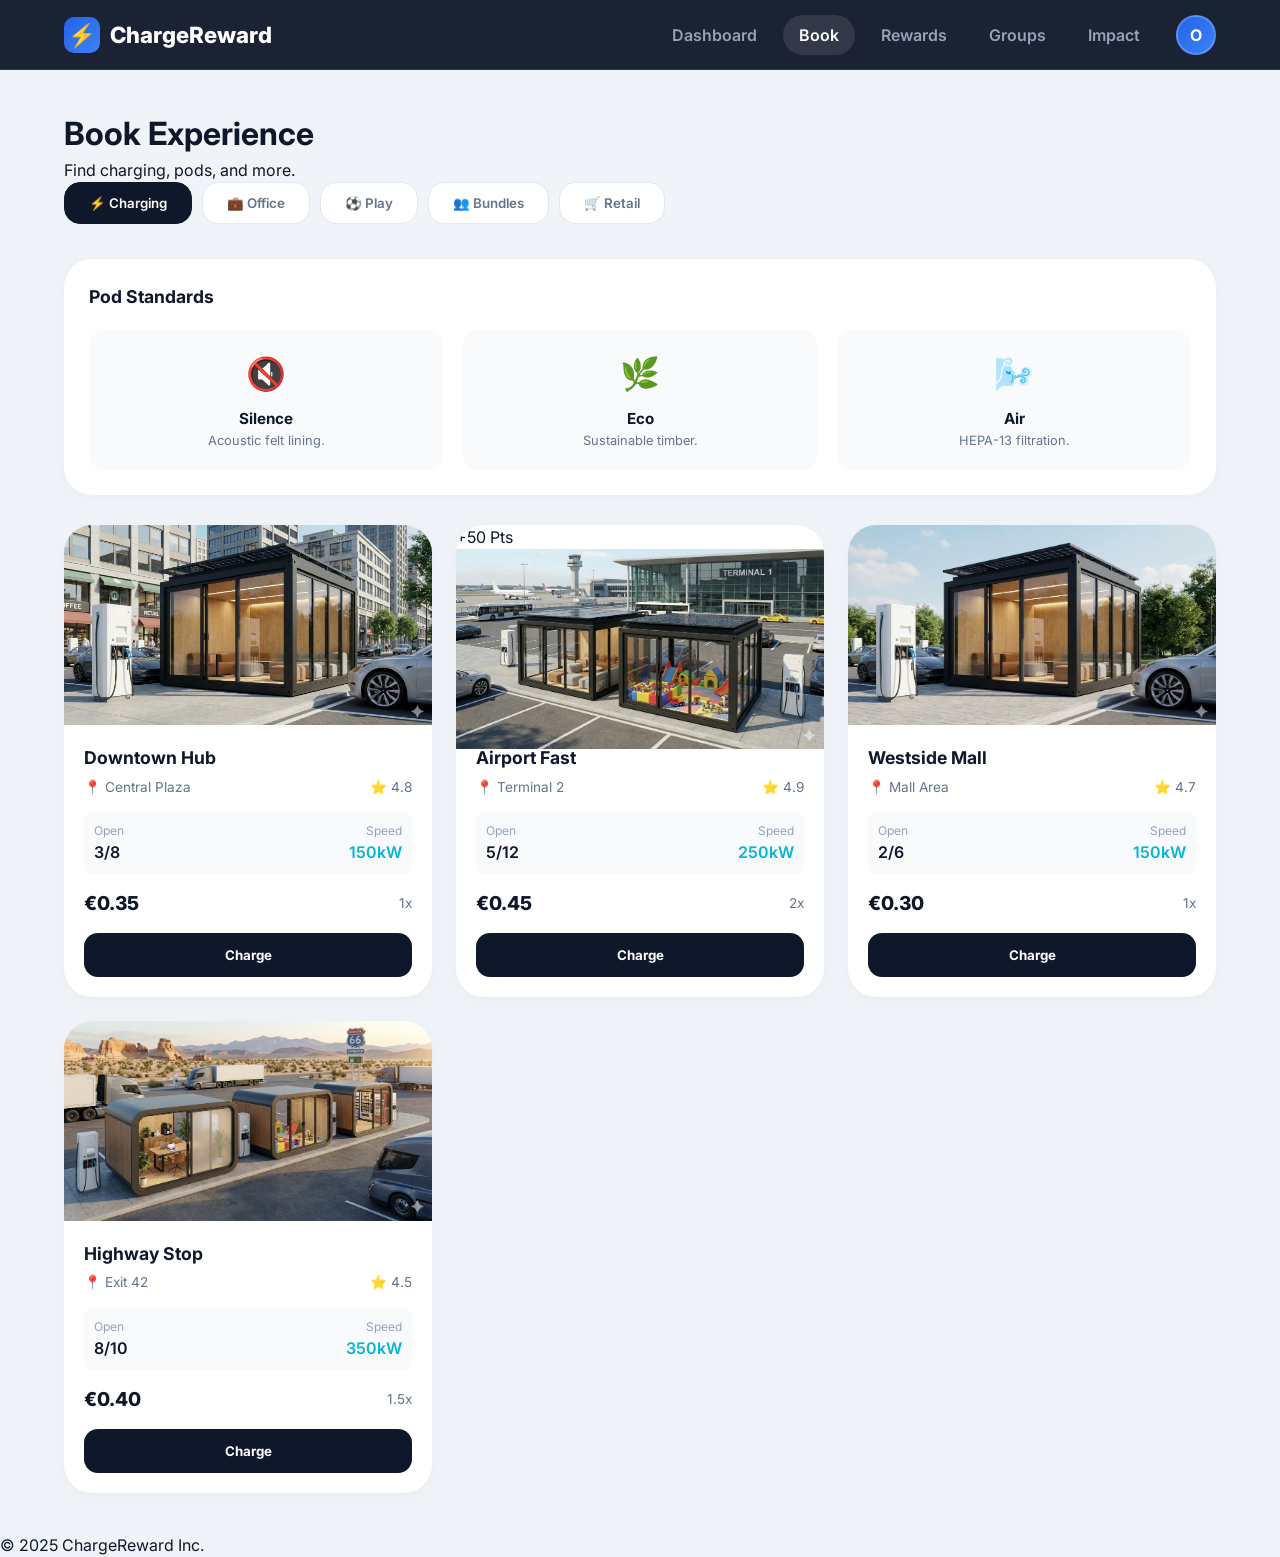
==== commit 31894823: "and one more mosaic update" ====
--- a/booking.html
+++ b/booking.html
@@ -46,8 +46,8 @@
         </div>
     </div>
 
-    <div class="materials-section">
-        <h3 style="margin-bottom: 15px; font-size: 1.1rem; font-weight: 700;">Pod Standards</h3>
+    <div class="bento-card span-full" style="margin-bottom: 30px;">
+        <h3 style="margin-bottom: 20px; font-size: 1.1rem; font-weight: 700;">Pod Standards</h3>
         <div class="materials-grid">
             <div class="mat-item">
                 <div class="mat-icon">🔇</div>
--- a/styles.css
+++ b/styles.css
@@ -1,30 +1,24 @@
 :root {
-    /* --- Modern Color Palette --- */
-    --header-bg: #0f172a;       /* Deep Navy */
-    --bg-body: #f8fafc;         /* Crisp Light Grey */
+    /* --- Modern Palette --- */
+    --bg-body: #f0f4f8;         /* Slightly cooler grey */
     --card-bg: #ffffff;
+    --text-dark: #0f172a;
+    --text-grey: #64748b;
     
-    /* Modern Gradients */
-    --gradient-primary: linear-gradient(135deg, #06b6d4 0%, #3b82f6 100%);
-    --gradient-hover: linear-gradient(135deg, #0891b2 0%, #2563eb 100%);
-    --gradient-gold: linear-gradient(135deg, #f59e0b 0%, #d97706 100%);
+    /* --- Mosaic Gradients --- */
+    --grad-impact: linear-gradient(135deg, #059669 0%, #10b981 100%); /* Forest to Emerald */
+    --grad-blue: linear-gradient(135deg, #2563eb 0%, #3b82f6 100%);   /* Tech Blue */
+    --grad-glass: linear-gradient(180deg, rgba(255,255,255,0.8) 0%, rgba(255,255,255,0.4) 100%);
     
-    /* Accents */
-    --text-dark: #1e293b;
-    --text-grey: #64748b;
-    --text-white: #ffffff;
+    /* --- Dimensions --- */
+    --nav-height: 70px;
+    --bottom-nav-height: 70px;
+    --radius-xl: 28px;  /* Softer, more modern corners */
+    --radius-md: 16px;
     
-    --accent-cyan: #06b6d4;
-    --accent-green: #10b981;
-    
-    /* UI Variables */
-    --nav-height: 70px;
-    --bottom-nav-height: 65px; /* Mobile */
-    --radius-lg: 20px;
-    --radius-md: 12px;
-    --shadow-sm: 0 1px 3px rgba(0,0,0,0.05);
-    --shadow-card: 0 10px 25px -5px rgba(0, 0, 0, 0.05), 0 8px 10px -6px rgba(0, 0, 0, 0.01);
-    --shadow-float: 0 20px 25px -5px rgba(0, 0, 0, 0.1), 0 10px 10px -5px rgba(0, 0, 0, 0.04);
+    /* --- Shadows (Neater, tighter) --- */
+    --shadow-soft: 0 4px 20px rgba(0,0,0,0.03);
+    --shadow-pop: 0 10px 30px rgba(0,0,0,0.08);
 }
 
 * { margin: 0; padding: 0; box-sizing: border-box; -webkit-tap-highlight-color: transparent; }
@@ -33,246 +27,142 @@
     font-family: 'Inter', sans-serif;
     background-color: var(--bg-body);
     color: var(--text-dark);
-    line-height: 1.6;
-    -webkit-font-smoothing: antialiased;
+    line-height: 1.5;
     min-height: 100vh;
     display: flex;
     flex-direction: column;
-    padding-bottom: var(--bottom-nav-height); /* Space for mobile nav */
 }
 
 a { text-decoration: none; color: inherit; transition: 0.2s; }
 button { font-family: inherit; cursor: pointer; }
 
-/* --- Desktop Navigation --- */
+/* --- Navbar (Glassmorphism) --- */
 .navbar {
-    background-color: var(--header-bg);
+    background: rgba(15, 23, 42, 0.95);
+    backdrop-filter: blur(12px);
     height: var(--nav-height);
-    display: flex; align-items: center;
     position: sticky; top: 0; z-index: 1000;
-    box-shadow: 0 4px 6px -1px rgba(0,0,0,0.1);
+    border-bottom: 1px solid rgba(255,255,255,0.1);
+}
+.nav-container {
+    max-width: 1200px; margin: 0 auto; padding: 0 24px;
+    display: flex; justify-content: space-between; align-items: center; height: 100%;
+}
+.logo { display: flex; align-items: center; gap: 10px; color: white; font-weight: 800; font-size: 1.4rem; }
+.logo-icon { 
+    width: 36px; height: 36px; background: var(--grad-blue); 
+    border-radius: 10px; display: flex; align-items: center; justify-content: center; 
+}
+.nav-links { display: flex; gap: 10px; align-items: center; }
+.nav-item { color: #94a3b8; font-weight: 600; padding: 8px 16px; border-radius: 99px; transition: 0.2s; }
+.nav-item:hover, .nav-item.active { background: rgba(255,255,255,0.1); color: white; }
+.nav-profile { width: 40px; height: 40px; background: var(--grad-blue); border-radius: 50%; color: white; display: flex; align-items: center; justify-content: center; font-weight: 700; margin-left: 10px; border: 2px solid rgba(255,255,255,0.2); }
+
+/* --- Mobile Nav --- */
+.mobile-nav {
+    display: none; position: fixed; bottom: 0; left: 0; width: 100%;
+    height: var(--bottom-nav-height); background: white;
+    border-top: 1px solid #e2e8f0; z-index: 1000;
+    justify-content: space-around; align-items: center;
+    padding-bottom: env(safe-area-inset-bottom);
+}
+.mobile-nav-item { display: flex; flex-direction: column; align-items: center; justify-content: center; color: var(--text-grey); font-size: 0.7rem; font-weight: 600; width: 100%; height: 100%; }
+.mobile-nav-item.active { color: #2563eb; }
+.mobile-nav-item span { font-size: 1.4rem; margin-bottom: 2px; }
+
+/* --- Layout --- */
+.main-content { max-width: 1200px; margin: 0 auto; padding: 40px 24px; width: 100%; flex: 1; }
+
+/* --- THE BENTO GRID / MOSAIC SYSTEM --- */
+.bento-grid {
+    display: grid;
+    grid-template-columns: repeat(4, 1fr); /* 4 Column Grid */
+    grid-template-rows: auto;
+    gap: 24px;
+    margin-bottom: 40px;
 }
 
-.nav-container {
-    width: 100%; max-width: 1200px; margin: 0 auto;
-    display: flex; justify-content: space-between; align-items: center;
-    padding: 0 24px;
+/* Card Base */
+.bento-card {
+    background: var(--card-bg);
+    border-radius: var(--radius-xl);
+    padding: 24px;
+    box-shadow: var(--shadow-soft);
+    position: relative;
+    overflow: hidden;
+    transition: transform 0.3s ease, box-shadow 0.3s ease;
+    border: 1px solid white;
+}
+.bento-card:hover { transform: translateY(-4px); box-shadow: var(--shadow-pop); z-index: 2; }
+
+/* Mosaic Spans */
+.span-2 { grid-column: span 2; } /* Wide card */
+.span-row-2 { grid-row: span 2; } /* Tall card */
+.span-full { grid-column: span 4; } /* Full width */
+
+/* Specific Card Styles */
+.card-dark { background: #1e293b; color: white; }
+.card-impact { background: var(--grad-impact); color: white; border: none; }
+.card-blue { background: var(--grad-blue); color: white; border: none; }
+
+/* Text & Visuals within Bento */
+.bento-title { font-size: 1rem; font-weight: 600; opacity: 0.8; margin-bottom: 10px; text-transform: uppercase; letter-spacing: 0.5px; }
+.bento-value { font-size: 2.5rem; font-weight: 800; letter-spacing: -1px; line-height: 1; }
+.bento-sub { font-size: 0.9rem; opacity: 0.9; margin-top: 5px; }
+
+/* Impact Gamification Bars */
+.progress-container { margin-top: 20px; }
+.progress-label { display: flex; justify-content: space-between; font-size: 0.85rem; font-weight: 600; margin-bottom: 6px; }
+.progress-bar { height: 10px; background: rgba(0,0,0,0.2); border-radius: 99px; overflow: hidden; }
+.progress-fill { height: 100%; background: white; border-radius: 99px; width: 0%; transition: width 1s ease-out; }
+
+/* --- BOOKING STYLES (Modernized) --- */
+.filter-tabs { display: flex; gap: 10px; margin-bottom: 30px; overflow-x: auto; padding-bottom: 5px; }
+.filter-tab { 
+    background: white; border: 1px solid #e2e8f0; padding: 12px 24px; 
+    border-radius: 16px; font-weight: 600; color: var(--text-grey); 
+    white-space: nowrap; transition: 0.2s; cursor: pointer;
+}
+.filter-tab.active { background: #0f172a; color: white; border-color: #0f172a; }
+
+.booking-grid { display: grid; grid-template-columns: repeat(auto-fill, minmax(320px, 1fr)); gap: 24px; }
+.booking-card { background: white; border-radius: var(--radius-xl); overflow: hidden; box-shadow: var(--shadow-soft); transition: 0.3s; }
+.booking-card:hover { transform: translateY(-5px); box-shadow: var(--shadow-pop); }
+.card-image-wrapper { height: 200px; position: relative; }
+.card-img { width: 100%; height: 100%; object-fit: cover; }
+.card-body { padding: 20px; }
+.btn-block { width: 100%; padding: 14px; background: var(--text-dark); color: white; border-radius: 14px; font-weight: 700; border: none; transition: 0.2s; }
+.btn-block:hover { background: #334155; }
+
+/* --- MATERIALS SECTION --- */
+.materials-section { background: white; padding: 30px; border-radius: var(--radius-xl); margin-bottom: 40px; }
+.materials-grid { display: grid; grid-template-columns: repeat(auto-fit, minmax(200px, 1fr)); gap: 20px; margin-top: 20px; }
+.mat-item { background: #f8fafc; padding: 20px; border-radius: 16px; text-align: center; }
+.mat-icon { font-size: 2rem; margin-bottom: 10px; display: block; }
+
+/* --- REWARDS & LEADERBOARD --- */
+.rewards-grid-new { display: grid; grid-template-columns: repeat(auto-fill, minmax(280px, 1fr)); gap: 20px; }
+.leaderboard-table { width: 100%; border-collapse: collapse; background: white; border-radius: var(--radius-xl); overflow: hidden; }
+.leaderboard-table th, .leaderboard-table td { padding: 15px 20px; text-align: left; border-bottom: 1px solid #f1f5f9; }
+
+/* --- MOBILE RESPONSIVENESS --- */
+@media (max-width: 900px) {
+    .bento-grid { grid-template-columns: 1fr 1fr; } /* 2 Columns on Tablet */
+    .span-2 { grid-column: span 2; }
+    .span-row-2 { grid-row: span 1; } /* Reset height on mobile */
+    .span-full { grid-column: span 2; }
 }
 
-.logo {
-    display: flex; align-items: center; gap: 10px;
-    color: var(--text-white); font-weight: 800; font-size: 1.3rem; letter-spacing: -0.5px;
-}
-
-.logo-icon {
-    width: 32px; height: 32px;
-    background: var(--gradient-primary);
-    border-radius: 8px;
-    display: flex; align-items: center; justify-content: center;
-    color: white; font-size: 1.1rem;
-}
-
-.nav-links { display: flex; gap: 8px; align-items: center; }
-
-.nav-item {
-    color: #94a3b8; font-size: 0.9rem; font-weight: 600;
-    display: flex; align-items: center; gap: 8px;
-    padding: 8px 16px; border-radius: 99px;
-    transition: all 0.2s ease;
-}
-
-.nav-item:hover { color: white; background: rgba(255,255,255,0.05); }
-
-.nav-item.active {
-    background: rgba(255,255,255,0.1); color: var(--accent-cyan);
-}
-
-.nav-profile {
-    width: 38px; height: 38px;
-    border-radius: 50%;
-    background: var(--gradient-primary);
-    color: white;
-    display: flex; align-items: center; justify-content: center;
-    font-weight: 700; margin-left: 10px;
-}
-
-/* --- Mobile Bottom Navigation --- */
-.mobile-nav {
-    display: none; /* Hidden on desktop */
-    position: fixed; bottom: 0; left: 0; width: 100%;
-    height: var(--bottom-nav-height);
-    background: rgba(255, 255, 255, 0.95);
-    backdrop-filter: blur(10px);
-    border-top: 1px solid #e2e8f0;
-    justify-content: space-around; align-items: center;
-    z-index: 1000;
-    padding-bottom: env(safe-area-inset-bottom);
-}
-
-.mobile-nav-item {
-    display: flex; flex-direction: column; align-items: center; justify-content: center;
-    color: var(--text-grey); font-size: 0.7rem; font-weight: 600;
-    width: 100%; height: 100%;
-}
-
-.mobile-nav-item span { font-size: 1.2rem; margin-bottom: 2px; }
-.mobile-nav-item.active { color: #0284c7; }
-
-/* --- Layout --- */
-.main-content {
-    max-width: 1200px; margin: 0 auto;
-    padding: 30px 24px; width: 100%; flex: 1;
-}
-
-/* --- Typography & Headers --- */
-.page-heading { margin-bottom: 30px; text-align: left; }
-.page-heading h1 { font-size: 2rem; font-weight: 800; color: var(--text-dark); letter-spacing: -1px; margin-bottom: 8px; }
-.page-heading p { color: var(--text-grey); font-size: 1rem; }
-
-.section-title { margin: 40px 0 20px; }
-.section-title h2 { font-size: 1.5rem; font-weight: 700; color: var(--text-dark); margin-bottom: 4px; }
-.section-title p { color: var(--text-grey); font-size: 0.9rem; }
-
-/* --- DASHBOARD CARDS --- */
-.stats-grid {
-    display: grid; grid-template-columns: repeat(4, 1fr); gap: 20px; margin-bottom: 30px;
-}
-
-.stat-card, .group-card, .booking-card, .reward-card-new, .impact-stat-card {
-    background: var(--card-bg);
-    border-radius: var(--radius-lg);
-    padding: 24px;
-    box-shadow: var(--shadow-card);
-    transition: transform 0.2s, box-shadow 0.2s;
-    border: 1px solid rgba(0,0,0,0.03);
-}
-
-.stat-card:hover { transform: translateY(-2px); box-shadow: var(--shadow-float); }
-
-.stat-icon-wrapper { display: flex; justify-content: space-between; align-items: flex-start; margin-bottom: 15px; }
-.stat-icon {
-    width: 44px; height: 44px;
-    background: linear-gradient(135deg, #ecfeff 0%, #cffafe 100%);
-    color: var(--accent-cyan);
-    border-radius: 12px;
-    display: flex; align-items: center; justify-content: center; font-size: 1.3rem;
-}
-.trend-badge { color: var(--accent-green); font-size: 0.8rem; font-weight: 700; background: #ecfdf5; padding: 4px 8px; border-radius: 20px; }
-
-.stat-value { font-size: 2.2rem; font-weight: 800; color: var(--text-dark); line-height: 1; margin: 5px 0; letter-spacing: -1px; }
-.stat-label { font-size: 0.9rem; color: var(--text-grey); font-weight: 600; }
-
-.dashboard-split { display: grid; grid-template-columns: 2fr 1fr; gap: 24px; margin-bottom: 30px; }
-
-/* Sessions List */
-.session-item {
-    display: flex; align-items: center; justify-content: space-between;
-    padding: 16px; background: #f8fafc; border-radius: 16px; margin-bottom: 12px;
-}
-.session-icon {
-    width: 40px; height: 40px; background: #e0f2fe; color: #0284c7;
-    border-radius: 10px; display: flex; align-items: center; justify-content: center;
-}
-
-/* Impact Box */
-.impact-box {
-    background: var(--gradient-primary); color: white;
-    padding: 30px; border-radius: var(--radius-lg);
-    box-shadow: 0 20px 40px -10px rgba(6, 182, 212, 0.4);
-}
-.impact-row { border-color: rgba(255,255,255,0.2); }
-.impact-val { font-size: 2rem; }
-
-/* --- BOOKING FILTERS --- */
-.filter-container { margin-bottom: 30px; }
-.filter-tabs {
-    display: flex; gap: 8px;
-    overflow-x: auto; /* Scrollable on mobile */
-    padding-bottom: 5px; /* Space for scrollbar */
-    -ms-overflow-style: none; scrollbar-width: none;
-}
-.filter-tabs::-webkit-scrollbar { display: none; }
-
-.filter-tab {
-    padding: 10px 20px; border-radius: 50px;
-    border: 1px solid #e2e8f0; background: white;
-    font-weight: 600; font-size: 0.9rem; color: var(--text-grey);
-    white-space: nowrap; flex-shrink: 0; /* Prevent squishing */
-    transition: 0.2s;
-}
-
-.filter-tab.active {
-    background: var(--text-dark); color: white; border-color: var(--text-dark);
-    box-shadow: 0 4px 12px rgba(0,0,0,0.2);
-}
-
-/* --- BOOKING CARDS --- */
-.booking-grid { display: grid; grid-template-columns: repeat(auto-fill, minmax(340px, 1fr)); gap: 24px; }
-.booking-card { padding: 0; border: none; overflow: hidden; }
-.card-image-wrapper { height: 200px; position: relative; }
-.card-img { width: 100%; height: 100%; object-fit: cover; }
-.badge-bonus {
-    position: absolute; top: 12px; right: 12px;
-    background: var(--gradient-gold); color: white;
-    padding: 6px 12px; border-radius: 20px; font-size: 0.75rem; font-weight: 800;
-    box-shadow: 0 4px 10px rgba(0,0,0,0.2);
-}
-.card-body { padding: 20px; }
-.btn-block {
-    width: 100%; padding: 14px; border: none; border-radius: 12px;
-    background: var(--gradient-primary); color: white;
-    font-weight: 700; font-size: 1rem;
-    box-shadow: 0 4px 15px rgba(6, 182, 212, 0.3);
-    transition: 0.2s;
-}
-.btn-block:hover { transform: translateY(-1px); box-shadow: 0 6px 20px rgba(6, 182, 212, 0.4); }
-
-/* --- REWARDS --- */
-.points-hero {
-    background: var(--gradient-primary); padding: 40px; border-radius: 24px;
-    color: white; margin-bottom: 40px;
-    box-shadow: 0 20px 40px -10px rgba(59, 130, 246, 0.4);
-    position: relative; overflow: hidden;
-}
-.big-points { font-size: 4.5rem; letter-spacing: -2px; }
-.rewards-grid-new { display: grid; grid-template-columns: repeat(auto-fill, minmax(300px, 1fr)); gap: 24px; }
-.btn-redeem { background: #ecfeff; color: #0891b2; padding: 8px 20px; border-radius: 8px; font-weight: 700; border: none; }
-
-/* --- GROUPS / LEADERBOARD --- */
-.leaderboard-table { border-radius: 12px; overflow: hidden; }
-.leaderboard-section { overflow-x: auto; } /* Scroll table horizontally */
-.groups-grid { display: grid; grid-template-columns: repeat(auto-fill, minmax(300px, 1fr)); gap: 24px; }
-
-/* --- MOBILE RESPONSIVENESS --- */
-@media (max-width: 768px) {
-    /* Layout */
+@media (max-width: 600px) {
+    body { padding-bottom: var(--bottom-nav-height); }
+    .nav-links { display: none; }
+    .mobile-nav { display: flex; }
+    .navbar { justify-content: center; }
     .main-content { padding: 20px 16px; }
     
-    /* Navigation */
-    .nav-links { display: none; } /* Hide top nav links */
-    .mobile-nav { display: flex; } /* Show bottom nav */
-    .nav-profile { display: none; } /* Move profile to settings page eventually */
-    .navbar { justify-content: center; } /* Center logo on mobile */
-
-    /* Typography */
-    .page-heading h1 { font-size: 1.75rem; }
-    .welcome-header h1 { font-size: 2rem; }
-    .stat-value { font-size: 2rem; }
-
-    /* Grids to Single Column */
-    .stats-grid, .booking-grid, .rewards-grid-new, .groups-grid, .dashboard-split, .impact-stats-grid {
-        grid-template-columns: 1fr;
-    }
-
-    /* Adjustments */
-    .points-hero { padding: 24px; text-align: center; }
-    .big-points { font-size: 3.5rem; }
-    .progress-section { width: 100%; }
-    .tier-icon { display: none; } /* Simplify for mobile */
+    .bento-grid { grid-template-columns: 1fr; gap: 16px; } /* 1 Column on Phone */
+    .span-2, .span-full { grid-column: span 1; }
     
-    /* Tables */
-    .leaderboard-table th, .leaderboard-table td { padding: 12px; font-size: 0.9rem; }
-    
-    /* Buttons */
-    .btn-block { padding: 16px; }
+    .page-heading h1 { font-size: 2rem; }
+    .bento-value { font-size: 2.5rem; }
 }
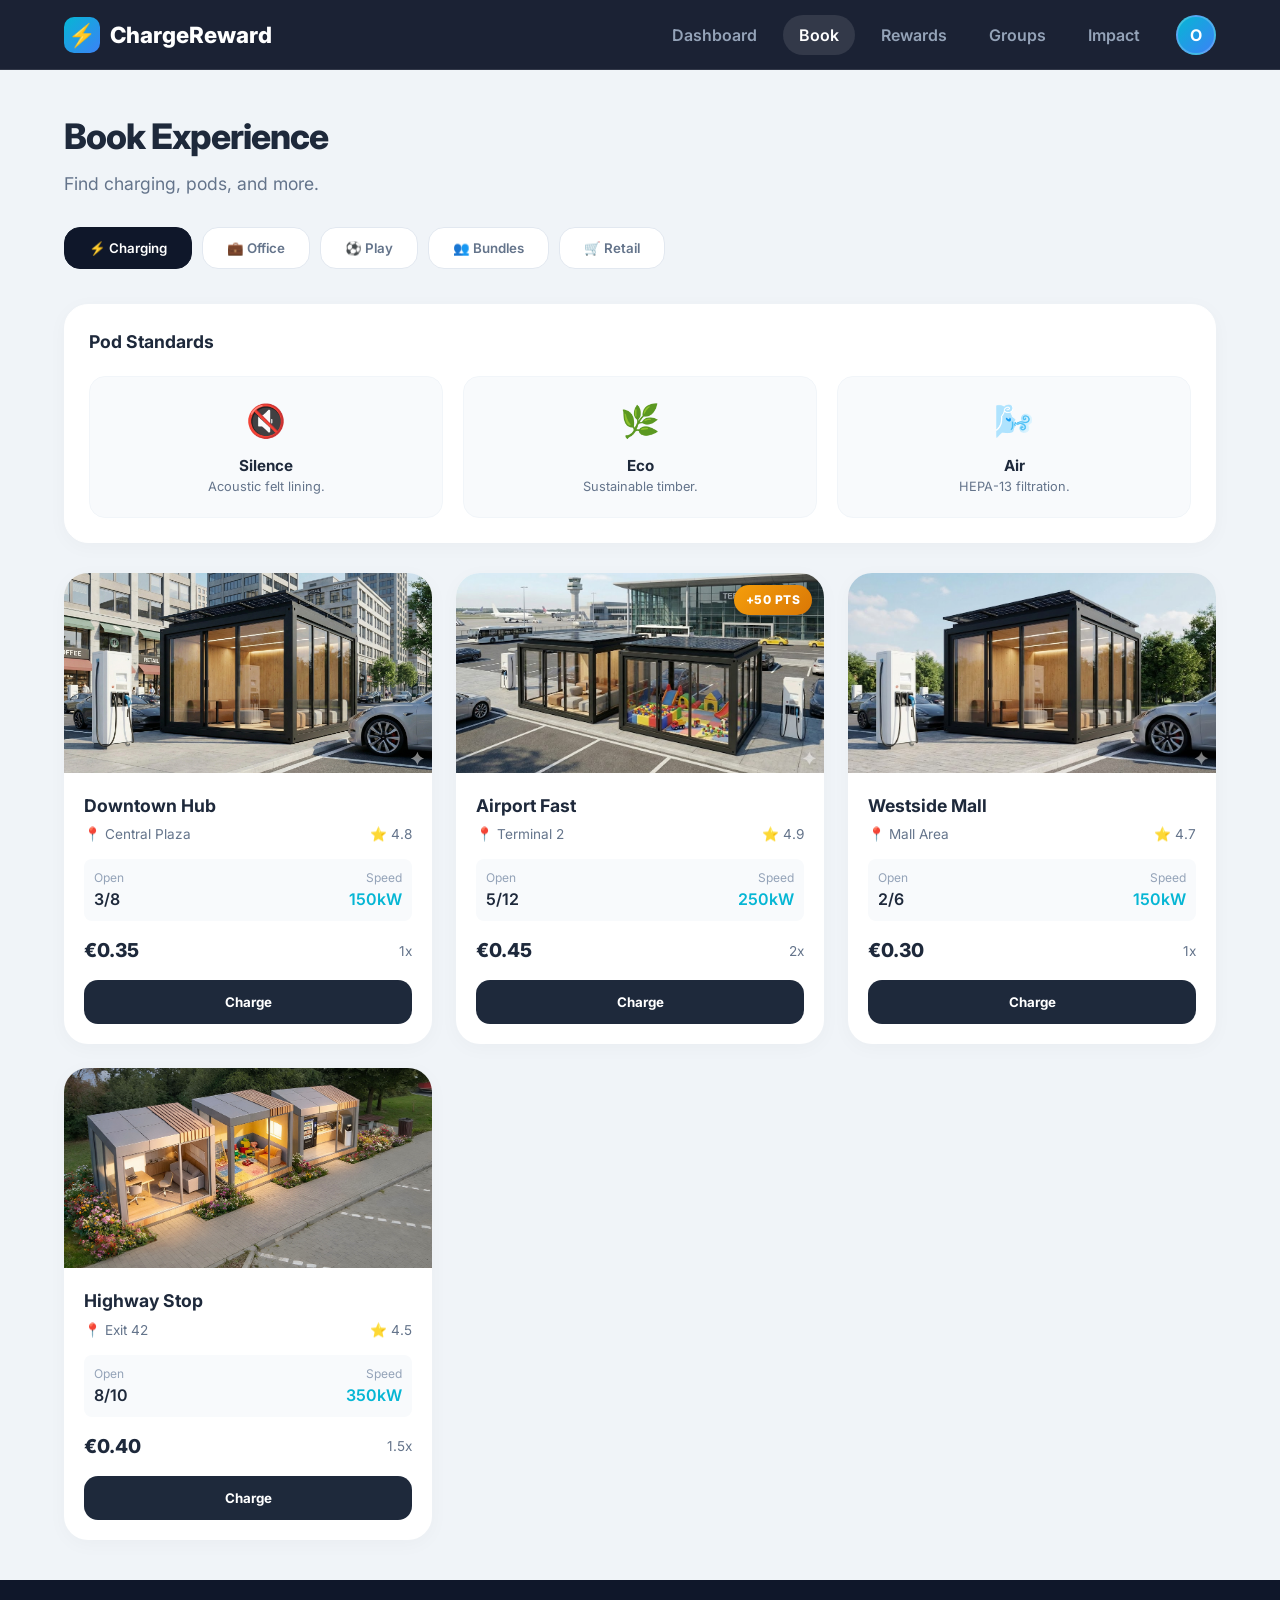
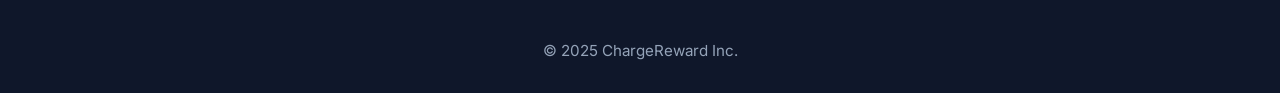
==== commit 587489f1: "images1" ====
--- a/booking.html
+++ b/booking.html
@@ -82,14 +82,14 @@
             { title: "Highway Stop", img: "images/highway.jpg", address: "Exit 42", distance: "12.0 mi", rating: "4.5", label1: "Open", val1: "8/10", label2: "Speed", val2: "350kW", price: "€0.40", points: "1.5x", btnText: "Charge", bonus: null }
         ],
         office: [
-            { title: "Office Pod", img: "images/office1.jpg", address: "Central Plaza", distance: "0.1 mi", rating: "4.9", label1: "Type", val1: "Solo", label2: "WiFi", val2: "5G", price: "€12/h", points: "350", btnText: "Book", bonus: "Quiet" },
+            { title: "Office Pod", img: "images/office1.png", address: "Central Plaza", distance: "0.1 mi", rating: "4.9", label1: "Type", val1: "Solo", label2: "WiFi", val2: "5G", price: "€12/h", points: "350", btnText: "Book", bonus: "Quiet" },
             { title: "Team Box", img: "images/meeting.jpg", address: "Tech Park", distance: "1.5 mi", rating: "4.8", label1: "Type", val1: "4 Ppl", label2: "Screen", val2: "Yes", price: "€25/h", points: "750", btnText: "Book", bonus: null },
             { title: "Station Pod", img: "images/office2_station.jpg", address: "Train Stn", distance: "0.8 mi", rating: "4.7", label1: "Type", val1: "Solo", label2: "Print", val2: "Yes", price: "€15/h", points: "400", btnText: "Book", bonus: null },
             { title: "Hotel Pod", img: "images/office3_hotel.jpg", address: "Grand Hotel", distance: "3.2 mi", rating: "4.9", label1: "Type", val1: "Solo", label2: "Sound", val2: "High", price: "€14/h", points: "350", btnText: "Book", bonus: null }
         ],
         playground: [
             { title: "City Play", img: "images/playground_citypark.jpg", address: "Main Park", distance: "0.2 mi", rating: "4.9", label1: "Age", val1: "3-8", label2: "Safe", val2: "Yes", price: "€10/h", points: "300", btnText: "Book", bonus: "Clean" },
-            { title: "Mall Play", img: "images/playground_mall.jpg", address: "Westside", distance: "4.5 mi", rating: "4.8", label1: "Age", val1: "2-6", label2: "Type", val2: "Soft", price: "€8/h", points: "250", btnText: "Book", bonus: null },
+            { title: "Mall Play", img: "images/playground_mall2.png", address: "Westside", distance: "4.5 mi", rating: "4.8", label1: "Age", val1: "2-6", label2: "Type", val2: "Soft", price: "€8/h", points: "250", btnText: "Book", bonus: null },
             { title: "Beach Play", img: "images/playground_beach.jpg", address: "Promenade", distance: "8.0 mi", rating: "4.9", label1: "Age", val1: "4-10", label2: "View", val2: "Sea", price: "€12/h", points: "350", btnText: "Book", bonus: null }
         ],
         group_bundles: [
--- a/styles.css
+++ b/styles.css
@@ -1,22 +1,29 @@
 :root {
-    /* --- Modern Palette --- */
-    --bg-body: #f0f4f8;         /* Slightly cooler grey */
+    /* --- Modern Color Palette --- */
+    --header-bg: #0f172a;       /* Deep Navy */
+    --bg-body: #f0f4f8;         /* Cool Grey/Blue Tint */
     --card-bg: #ffffff;
-    --text-dark: #0f172a;
+    
+    /* Modern Gradients */
+    --gradient-primary: linear-gradient(135deg, #06b6d4 0%, #3b82f6 100%);
+    --gradient-hover: linear-gradient(135deg, #0891b2 0%, #2563eb 100%);
+    --gradient-gold: linear-gradient(135deg, #f59e0b 0%, #d97706 100%);
+    
+    /* Accents */
+    --text-dark: #1e293b;
     --text-grey: #64748b;
-    
-    /* --- Mosaic Gradients --- */
-    --grad-impact: linear-gradient(135deg, #059669 0%, #10b981 100%); /* Forest to Emerald */
-    --grad-blue: linear-gradient(135deg, #2563eb 0%, #3b82f6 100%);   /* Tech Blue */
-    --grad-glass: linear-gradient(180deg, rgba(255,255,255,0.8) 0%, rgba(255,255,255,0.4) 100%);
-    
-    /* --- Dimensions --- */
+    --text-white: #ffffff;
+    
+    --accent-cyan: #06b6d4;
+    --accent-green: #10b981;
+    
+    /* UI Variables */
     --nav-height: 70px;
     --bottom-nav-height: 70px;
-    --radius-xl: 28px;  /* Softer, more modern corners */
-    --radius-md: 16px;
-    
-    /* --- Shadows (Neater, tighter) --- */
+    --radius-xl: 24px;
+    --radius-md: 12px;
+    
+    /* Shadows */
     --shadow-soft: 0 4px 20px rgba(0,0,0,0.03);
     --shadow-pop: 0 10px 30px rgba(0,0,0,0.08);
 }
@@ -36,7 +43,7 @@
 a { text-decoration: none; color: inherit; transition: 0.2s; }
 button { font-family: inherit; cursor: pointer; }
 
-/* --- Navbar (Glassmorphism) --- */
+/* --- Navbar --- */
 .navbar {
     background: rgba(15, 23, 42, 0.95);
     backdrop-filter: blur(12px);
@@ -50,13 +57,13 @@
 }
 .logo { display: flex; align-items: center; gap: 10px; color: white; font-weight: 800; font-size: 1.4rem; }
 .logo-icon { 
-    width: 36px; height: 36px; background: var(--grad-blue); 
+    width: 36px; height: 36px; background: var(--gradient-primary); 
     border-radius: 10px; display: flex; align-items: center; justify-content: center; 
 }
 .nav-links { display: flex; gap: 10px; align-items: center; }
 .nav-item { color: #94a3b8; font-weight: 600; padding: 8px 16px; border-radius: 99px; transition: 0.2s; }
 .nav-item:hover, .nav-item.active { background: rgba(255,255,255,0.1); color: white; }
-.nav-profile { width: 40px; height: 40px; background: var(--grad-blue); border-radius: 50%; color: white; display: flex; align-items: center; justify-content: center; font-weight: 700; margin-left: 10px; border: 2px solid rgba(255,255,255,0.2); }
+.nav-profile { width: 40px; height: 40px; background: var(--gradient-primary); border-radius: 50%; color: white; display: flex; align-items: center; justify-content: center; font-weight: 700; margin-left: 10px; border: 2px solid rgba(255,255,255,0.2); }
 
 /* --- Mobile Nav --- */
 .mobile-nav {
@@ -73,16 +80,13 @@
 /* --- Layout --- */
 .main-content { max-width: 1200px; margin: 0 auto; padding: 40px 24px; width: 100%; flex: 1; }
 
-/* --- THE BENTO GRID / MOSAIC SYSTEM --- */
+/* --- BENTO GRID SYSTEM --- */
 .bento-grid {
     display: grid;
-    grid-template-columns: repeat(4, 1fr); /* 4 Column Grid */
-    grid-template-rows: auto;
+    grid-template-columns: repeat(4, 1fr);
     gap: 24px;
     margin-bottom: 40px;
 }
-
-/* Card Base */
 .bento-card {
     background: var(--card-bg);
     border-radius: var(--radius-xl);
@@ -95,28 +99,28 @@
 }
 .bento-card:hover { transform: translateY(-4px); box-shadow: var(--shadow-pop); z-index: 2; }
 
-/* Mosaic Spans */
-.span-2 { grid-column: span 2; } /* Wide card */
-.span-row-2 { grid-row: span 2; } /* Tall card */
-.span-full { grid-column: span 4; } /* Full width */
-
-/* Specific Card Styles */
+/* Grid Spans */
+.span-2 { grid-column: span 2; }
+.span-row-2 { grid-row: span 2; }
+.span-full { grid-column: span 4; }
+
+/* Card Variants */
 .card-dark { background: #1e293b; color: white; }
-.card-impact { background: var(--grad-impact); color: white; border: none; }
-.card-blue { background: var(--grad-blue); color: white; border: none; }
-
-/* Text & Visuals within Bento */
+.card-impact { background: linear-gradient(135deg, #059669 0%, #10b981 100%); color: white; border: none; }
+.card-blue { background: var(--gradient-primary); color: white; border: none; }
+
+/* Typography inside cards */
 .bento-title { font-size: 1rem; font-weight: 600; opacity: 0.8; margin-bottom: 10px; text-transform: uppercase; letter-spacing: 0.5px; }
 .bento-value { font-size: 2.5rem; font-weight: 800; letter-spacing: -1px; line-height: 1; }
 .bento-sub { font-size: 0.9rem; opacity: 0.9; margin-top: 5px; }
 
-/* Impact Gamification Bars */
+/* Progress Bars */
 .progress-container { margin-top: 20px; }
 .progress-label { display: flex; justify-content: space-between; font-size: 0.85rem; font-weight: 600; margin-bottom: 6px; }
-.progress-bar { height: 10px; background: rgba(0,0,0,0.2); border-radius: 99px; overflow: hidden; }
+.progress-bar { height: 10px; background: rgba(0,0,0,0.1); border-radius: 99px; overflow: hidden; }
 .progress-fill { height: 100%; background: white; border-radius: 99px; width: 0%; transition: width 1s ease-out; }
 
-/* --- BOOKING STYLES (Modernized) --- */
+/* --- BOOKING SPECIFICS --- */
 .filter-tabs { display: flex; gap: 10px; margin-bottom: 30px; overflow-x: auto; padding-bottom: 5px; }
 .filter-tab { 
     background: white; border: 1px solid #e2e8f0; padding: 12px 24px; 
@@ -126,30 +130,177 @@
 .filter-tab.active { background: #0f172a; color: white; border-color: #0f172a; }
 
 .booking-grid { display: grid; grid-template-columns: repeat(auto-fill, minmax(320px, 1fr)); gap: 24px; }
-.booking-card { background: white; border-radius: var(--radius-xl); overflow: hidden; box-shadow: var(--shadow-soft); transition: 0.3s; }
+.booking-card { background: white; border-radius: var(--radius-xl); overflow: hidden; box-shadow: var(--shadow-soft); transition: 0.3s; position: relative; }
 .booking-card:hover { transform: translateY(-5px); box-shadow: var(--shadow-pop); }
+
 .card-image-wrapper { height: 200px; position: relative; }
 .card-img { width: 100%; height: 100%; object-fit: cover; }
+
+/* FIXED BADGE STYLE */
+.badge-bonus {
+    position: absolute; 
+    top: 12px; right: 12px;
+    background: var(--gradient-gold); 
+    color: white;
+    padding: 6px 12px; 
+    border-radius: 99px; 
+    font-size: 0.75rem; font-weight: 800; text-transform: uppercase;
+    box-shadow: 0 4px 10px rgba(0,0,0,0.2); 
+    z-index: 10; /* Ensures it sits on top of image */
+    letter-spacing: 0.5px;
+}
+
 .card-body { padding: 20px; }
-.btn-block { width: 100%; padding: 14px; background: var(--text-dark); color: white; border-radius: 14px; font-weight: 700; border: none; transition: 0.2s; }
-.btn-block:hover { background: #334155; }
+.card-meta { margin-bottom: 15px; }
+.meta-row { display: flex; align-items: center; justify-content: space-between; font-size: 0.9rem; color: var(--text-grey); margin-bottom: 5px; }
+.info-box { background: #f8fafc; padding: 12px; border-radius: 12px; display: flex; justify-content: space-between; margin-bottom: 15px; border: 1px solid #f1f5f9; }
+.cost-row { display: flex; justify-content: space-between; align-items: center; margin-bottom: 15px; }
+
+.btn-block { 
+    width: 100%; padding: 14px; 
+    background: var(--text-dark); color: white; 
+    border-radius: 14px; font-weight: 700; border: none; 
+    transition: 0.2s; 
+}
+.btn-block:hover { background: #334155; transform: translateY(-1px); }
+
+/* --- REWARDS BUTTON FIX --- */
+.btn-redeem { 
+    background: #e0f2fe; /* Light Blue Background */
+    color: #0284c7;      /* Dark Blue Text */
+    padding: 10px 20px; 
+    border-radius: 10px; 
+    font-weight: 700; 
+    border: 1px solid transparent; 
+    transition: 0.2s; 
+    cursor: pointer;
+}
+.btn-redeem:hover { 
+    background: #0284c7; 
+    color: white;
+    box-shadow: 0 4px 12px rgba(2, 132, 199, 0.2);
+}
 
 /* --- MATERIALS SECTION --- */
-.materials-section { background: white; padding: 30px; border-radius: var(--radius-xl); margin-bottom: 40px; }
+.materials-section { background: white; padding: 30px; border-radius: var(--radius-xl); margin-bottom: 40px; box-shadow: var(--shadow-soft); }
 .materials-grid { display: grid; grid-template-columns: repeat(auto-fit, minmax(200px, 1fr)); gap: 20px; margin-top: 20px; }
-.mat-item { background: #f8fafc; padding: 20px; border-radius: 16px; text-align: center; }
+.mat-item { background: #f8fafc; padding: 20px; border-radius: 16px; text-align: center; border: 1px solid #f1f5f9; }
 .mat-icon { font-size: 2rem; margin-bottom: 10px; display: block; }
 
-/* --- REWARDS & LEADERBOARD --- */
+/* --- LEADERBOARD & GROUPS --- */
 .rewards-grid-new { display: grid; grid-template-columns: repeat(auto-fill, minmax(280px, 1fr)); gap: 20px; }
 .leaderboard-table { width: 100%; border-collapse: collapse; background: white; border-radius: var(--radius-xl); overflow: hidden; }
 .leaderboard-table th, .leaderboard-table td { padding: 15px 20px; text-align: left; border-bottom: 1px solid #f1f5f9; }
+.groups-grid { display: grid; grid-template-columns: repeat(auto-fill, minmax(300px, 1fr)); gap: 24px; }
+.avatar-stack { display: flex; margin: 15px 0; }
+.stack-img { width: 32px; height: 32px; border-radius: 50%; border: 2px solid white; margin-left: -10px; background: #cbd5e1; display: flex; align-items: center; justify-content: center; font-size: 0.7rem; color: white; font-weight: 700; }
+.stack-img:first-child { margin-left: 0; }
+.btn-outline { flex: 1; padding: 10px; border: 1px solid #cbd5e1; background: white; border-radius: 10px; font-weight: 600; transition: 0.2s; }
+.btn-outline:hover { background: #f1f5f9; border-color: #94a3b8; }
+
+/* --- PAGE TITLES --- */
+.page-heading { margin-bottom: 30px; }
+.page-heading h1 { font-size: 2.2rem; font-weight: 800; color: var(--text-dark); margin-bottom: 8px; letter-spacing: -1px; }
+.page-heading p { color: var(--text-grey); font-size: 1.1rem; }
+
+/* --- FOOTER --- */
+.footer { background-color: var(--header-bg); color: #94a3b8; padding: 60px 0 30px; margin-top: auto; text-align: center; font-size: 0.95rem; }
+
+/* --- DUOLINGO STYLE LEADERBOARD --- */
+.duo-list {
+    padding: 10px;
+    display: flex;
+    flex-direction: column;
+    gap: 8px;
+}
+
+.duo-item {
+    display: flex;
+    align-items: center;
+    padding: 12px 16px;
+    border-radius: 16px;
+    background: white;
+    border: 1px solid transparent; /* Placeholder for hover border */
+    transition: all 0.2s ease;
+}
+
+.duo-item:hover {
+    background: #f8fafc;
+    border-color: #e2e8f0;
+    transform: scale(1.01);
+}
+
+/* Highlight "You" */
+.duo-item.active-user {
+    background: #ecfeff;
+    border: 2px solid #06b6d4;
+    box-shadow: 0 4px 12px rgba(6, 182, 212, 0.15);
+}
+
+.duo-rank {
+    width: 30px;
+    font-weight: 800;
+    font-size: 1.1rem;
+    color: var(--text-grey);
+    text-align: center;
+    margin-right: 12px;
+}
+
+.rank-1 { color: #d97706; } /* Gold */
+.rank-2 { color: #94a3b8; } /* Silver */
+.rank-3 { color: #b45309; } /* Bronze */
+
+.duo-avatar {
+    width: 44px;
+    height: 44px;
+    border-radius: 50%;
+    display: flex;
+    align-items: center;
+    justify-content: center;
+    font-weight: 700;
+    font-size: 1rem;
+    margin-right: 15px;
+    border: 2px solid white;
+    box-shadow: 0 2px 5px rgba(0,0,0,0.1);
+}
+
+.duo-info {
+    flex: 1;
+    display: flex;
+    flex-direction: column;
+}
+
+.duo-name {
+    font-weight: 700;
+    color: var(--text-dark);
+    font-size: 1rem;
+}
+
+.duo-status {
+    font-size: 0.85rem;
+    color: var(--text-grey);
+    font-weight: 500;
+}
+
+.duo-item.active-user .duo-status {
+    color: var(--accent-cyan);
+    font-weight: 700;
+}
+
+.duo-trend {
+    font-size: 0.85rem;
+    font-weight: 700;
+    color: #ef4444; /* Flame color */
+    background: #fef2f2;
+    padding: 4px 8px;
+    border-radius: 12px;
+}
 
 /* --- MOBILE RESPONSIVENESS --- */
 @media (max-width: 900px) {
-    .bento-grid { grid-template-columns: 1fr 1fr; } /* 2 Columns on Tablet */
+    .bento-grid { grid-template-columns: 1fr 1fr; }
     .span-2 { grid-column: span 2; }
-    .span-row-2 { grid-row: span 1; } /* Reset height on mobile */
+    .span-row-2 { grid-row: span 1; }
     .span-full { grid-column: span 2; }
 }
 
@@ -160,9 +311,9 @@
     .navbar { justify-content: center; }
     .main-content { padding: 20px 16px; }
     
-    .bento-grid { grid-template-columns: 1fr; gap: 16px; } /* 1 Column on Phone */
+    .bento-grid { grid-template-columns: 1fr; gap: 16px; }
     .span-2, .span-full { grid-column: span 1; }
     
     .page-heading h1 { font-size: 2rem; }
-    .bento-value { font-size: 2.5rem; }
+    .booking-grid { grid-template-columns: 1fr; }
 }
